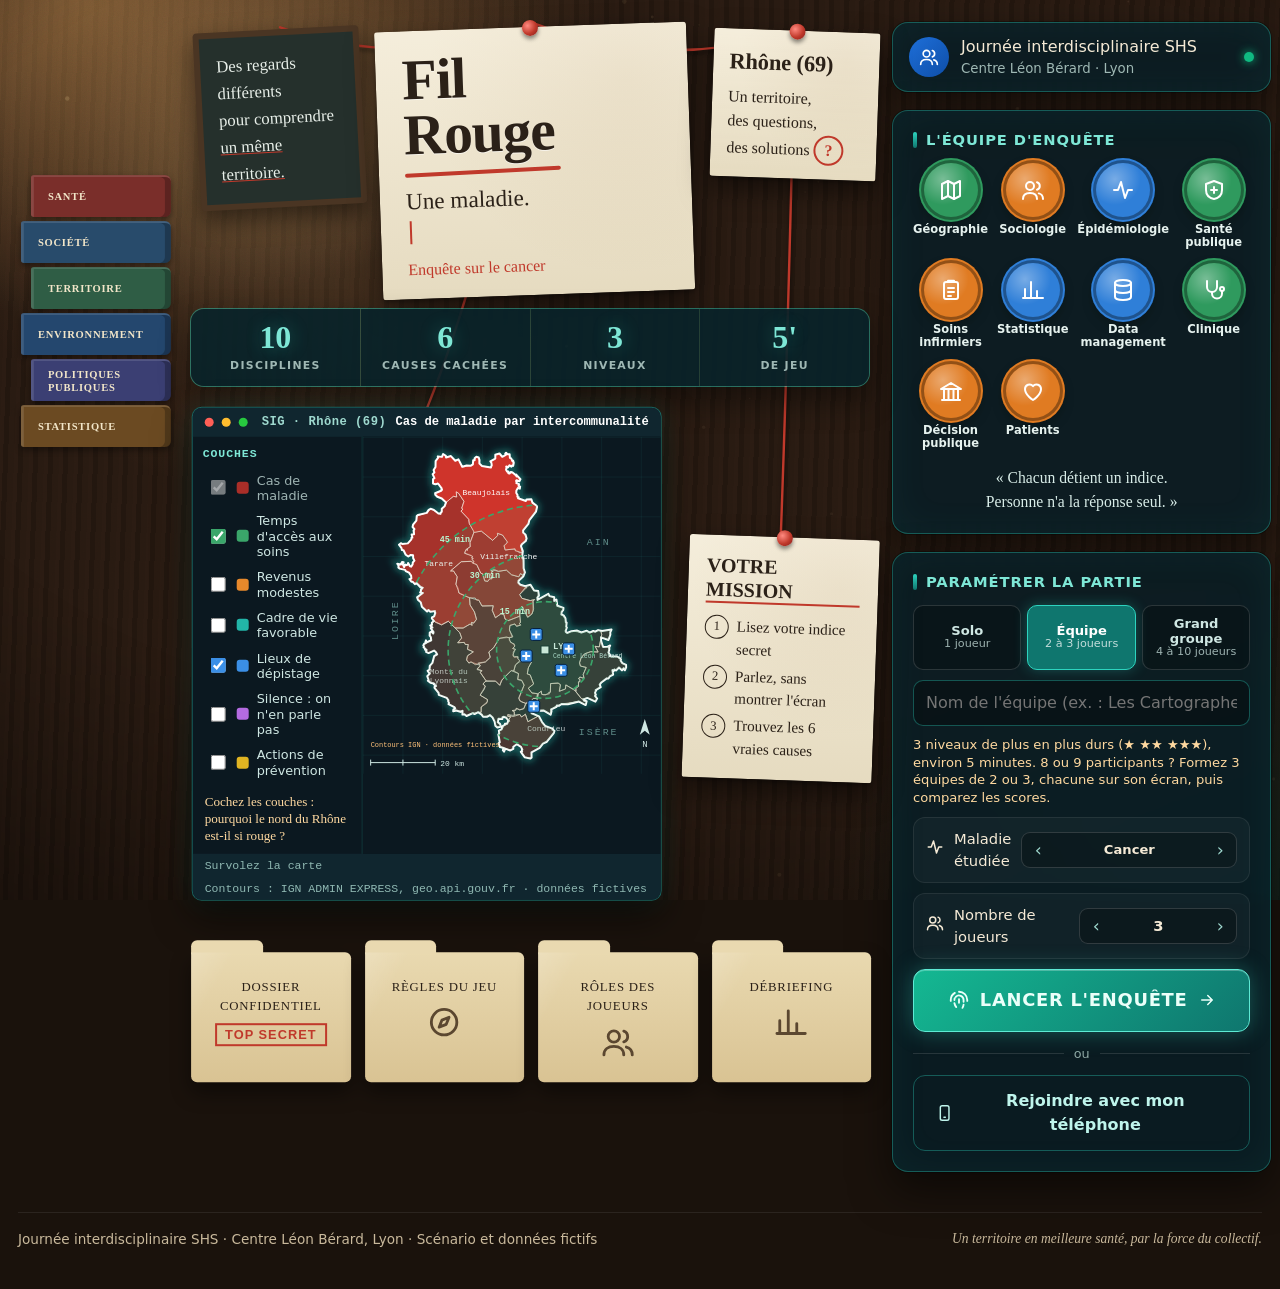
==== index.html @ 4075f883 "Fil Rouge : jeu collaboratif interdisciplinaire Jeu de 5 à 10 minutes pour la journée SHS du Centre " ====
<!DOCTYPE html>
<html lang="fr">
<head>
<meta charset="UTF-8">
<meta name="viewport" content="width=device-width, initial-scale=1, viewport-fit=cover">
<meta name="theme-color" content="#1a120c">
<title>Fil Rouge</title>
<!--
  =====================================================================
  FIL ROUGE : une maladie, six causes cachées.
  Jeu collaboratif interdisciplinaire, 1 à 10 joueurs, 5 à 10 minutes.

  LE JEU : 12 pistes sur le mur (6 vraies causes, 6 fausses pistes).
  Chaque joueur a un indice secret sur son téléphone. On parle, on touche
  les tuiles : vraie cause = un fil rouge ; fausse piste = une vie perdue.

  PRINCIPE "MULTI-TÉLÉPHONES" SANS SERVEUR :
  - L'écran animateur (ordinateur ou vidéoprojecteur) crée une partie
    et affiche un CODE à 5 chiffres (joueurs + maladie + tirage).
  - Chaque joueur ouvre ce même fichier sur son téléphone, touche
    « Rejoindre », saisit le code et son numéro de joueur.
  - Le code contient le nombre de joueurs et une "graine" aléatoire :
    chaque téléphone recalcule exactement la même distribution des rôles
    et des indices. Aucune connexion entre appareils n'est nécessaire.

  Structure : index.html
              css/style.css (accueil, base) + css/game.css (mur d'enquête)
              css/sig.css (carte SIG, modes de jeu)
              js/icons.js + js/data.js (contenu) + js/app.js (logique)
              js/map.js (carte SIG) + js/rhone-data.js (contours réels du Rhône)
              data/rhone-epci.geojson (les mêmes contours au format GeoJSON)
  Aucune dépendance externe. Scénario FICTIF.
  =====================================================================
-->
<link rel="stylesheet" href="css/style.css">
<link rel="stylesheet" href="css/game.css">
<link rel="stylesheet" href="css/sig.css">
<link rel="stylesheet" href="css/home-fx.css">
<link rel="stylesheet" href="css/polish.css">
</head>
<body>

<!-- ================= EN-TÊTE (écran animateur uniquement) ================= -->
<header class="topbar hidden" id="topbar">
  <div class="brand"><span class="logo" id="logoIc"></span>
    <span class="brand-txt">Fil Rouge<small>Centre Léon Bérard · Journée SHS</small></span></div>
  <span class="chip code" id="codeChip"></span>
  <span class="chip goal" id="scoreChip" aria-label="Causes trouvées"></span>
  <span class="chip lives" id="livesChip" aria-label="Vies restantes"></span>
  <span class="chip timer" id="timerChip"><span id="timerIc"></span><span id="timerTxt">04:00</span>
    <button class="iconbtn" id="timerBtn" aria-label="Pause ou reprise du chronomètre"></button></span>
  <!-- Barre de temps restant -->
  <div class="timebar" aria-hidden="true"><i id="timeFill"></i></div>
</header>

<main>
<!-- ================= 1. ACCUEIL ================= -->
<section class="screen" id="s-home">
  <div class="desk">
    <!-- Pile de livres (décor, grand écran) -->
    <div class="books" aria-hidden="true">
      <div class="book" style="background:#7a2e2a">Santé</div>
      <div class="book" style="background:#284b6b">Société</div>
      <div class="book" style="background:#2f5d45">Territoire</div>
      <div class="book" style="background:#24476e">Environnement</div>
      <div class="book" style="background:#3b3f73">Politiques publiques</div>
      <div class="book" style="background:#6b4a22">Statistique</div>
    </div>

    <!-- Tableau d'enquête -->
    <div class="board">
      <div class="board-top">
        <div class="chalk">Des regards différents<br>pour comprendre<br><u>un même territoire.</u></div>
        <div class="paper pin title-paper tilt-l">
          <h1>Fil<br>Rouge</h1>
          <span class="underline"></span>
          <div class="sub">Une maladie.<br>Six causes cachées.</div>
          <div class="sub" id="homeSub" style="font-size:1rem;color:#c0392b"></div>
        </div>
        <div class="paper pin note-vo tilt-r">
          <b>Rhône (69)</b>
          Un territoire,<br>des questions,<br>des solutions <span class="circle-q">?</span>
        </div>
      </div>

      <!-- Chiffres clés du jeu -->
      <div class="keyfigs" aria-label="Le jeu en chiffres">
        <div><b>10</b><span>disciplines</span></div>
        <div><b>6</b><span>causes cachées</span></div>
        <div><b>3</b><span>niveaux</span></div>
        <div><b>5'</b><span>de jeu</span></div>
      </div>

      <div class="map-zone">
        <!-- Fenêtre SIG interactive (construite par js/app.js) -->
        <div class="sigwin" id="sigHome"></div>
        <div class="paper pin mission">
          <h4>Votre mission</h4>
          <ol>
            <li>Lisez votre indice secret</li>
            <li>Parlez, sans montrer l'écran</li>
            <li>Trouvez les 6 vraies causes</li>
          </ol>
        </div>
      </div>

      <div class="folders" id="folders"></div>
    </div>

    <!-- Panneau de droite : équipe + paramètres -->
    <aside class="side">
      <div class="glass badge-top">
        <span class="ic" id="badgeIc"></span>
        <div>Journée interdisciplinaire SHS<small>Centre Léon Bérard · Lyon</small></div>
        <span class="dot"></span>
      </div>

      <div class="glass">
        <h3>L'équipe d'enquête</h3>
        <div class="avatars" id="avatars"></div>
        <p class="quote">« Chacun détient un indice.<br>Personne n'a la réponse seul. »</p>
      </div>

      <div class="glass">
        <h3>Paramétrer la partie</h3>
        <!-- Mode de jeu -->
        <div class="seg" id="modeSeg">
          <button data-mode="solo">Solo<small>1 joueur</small></button>
          <button data-mode="team">Équipe<small>2 à 3 joueurs</small></button>
          <button data-mode="group">Grand groupe<small>4 à 10 joueurs</small></button>
        </div>
        <input type="text" id="teamName" class="darkin hidden" maxlength="30" placeholder="Nom de l'équipe (ex. : Les Cartographes)">
        <p class="tip" id="modeTip"></p>
        <div class="setting">
          <span class="lbl"><span id="icDisease"></span>Maladie étudiée</span>
          <div class="stepper"><button id="mMinus" aria-label="Maladie précédente">‹</button><span id="mVal" style="min-width:150px;font-size:.82rem"></span><button id="mPlus" aria-label="Maladie suivante">›</button></div>
        </div>
        <input type="text" id="customName" class="hidden" maxlength="40" placeholder="Nom de la maladie (ex. : drépanocytose)"
          style="width:100%;margin:-2px 0 10px;padding:10px 12px;border-radius:10px;border:1px solid var(--glass-line);background:rgba(0,0,0,.3);color:#e6f2ef;font:inherit">
        <div class="setting" id="playersRow">
          <span class="lbl"><span id="icPlayers"></span>Nombre de joueurs</span>
          <div class="stepper"><button id="pMinus" aria-label="Moins">‹</button><span id="pVal"></span><button id="pPlus" aria-label="Plus">›</button></div>
        </div>
        <div class="setting" id="durRow">
          <span class="lbl"><span id="icClock"></span>Durée du chronomètre</span>
          <div class="stepper"><button id="dMinus" aria-label="Moins">‹</button><span id="dVal"></span><button id="dPlus" aria-label="Plus">›</button></div>
        </div>
        <button class="btn btn-go" id="startBtn"></button>
        <div class="or">ou</div>
        <button class="btn btn-line" id="joinBtn" style="width:100%"></button>
      </div>
    </aside>
  </div>

  <div class="desk-foot">
    <span>Journée interdisciplinaire SHS · Centre Léon Bérard, Lyon · Scénario et données fictifs</span>
    <i>Un territoire en meilleure santé, par la force du collectif.</i>
  </div>
</section>

<!-- ================= 2. LOBBY (écran animateur) ================= -->
<section class="screen hidden" id="s-lobby"></section>

<!-- ================= 3. MUR D'ENQUÊTE (écran commun) ================= -->
<section class="screen hidden" id="s-wall"></section>

<!-- ================= 4. REJOINDRE (téléphone) ================= -->
<section class="screen hidden" id="s-join"></section>

<!-- ================= 5. MON INDICE (téléphone) ================= -->
<section class="screen hidden" id="s-player"></section>
</main>

<script src="js/icons.js"></script>
<script src="js/data.js"></script>
<script src="js/rhone-data.js"></script>
<script src="js/map.js"></script>
<script src="js/app.js"></script>
<script src="js/home-fx.js"></script>
</body>
</html>
---- css/style.css ----
/* Feuille de styles : Mission Recherche */
/* ================= 1. VARIABLES ================= */
:root{
  --wood:#1a120c; --paper:#efe4c8; --paper-d:#e2d3ae; --ink:#2b2118; --ink-soft:#6b5a45;
  --red:#c0392b; --teal:#2dd4bf; --teal-d:#0f766e; --green:#10b981;
  --blue:#2f7fd8; --orange:#e8892b; --leaf:#3f9a5a;
  --glass:rgba(8,30,38,.82); --glass-line:rgba(45,212,191,.35);
  --cream:#f5ead6;
  --hand:"Segoe Print","Bradley Hand","Noteworthy","Comic Sans MS",cursive;
  --serif:Georgia,"Times New Roman",serif;
}
*{box-sizing:border-box}
html,body{margin:0}
body{
  font-family:"Segoe UI",system-ui,-apple-system,Roboto,Helvetica,Arial,sans-serif;
  color:var(--cream); line-height:1.5; min-height:100vh;
  background-color:var(--wood);
  /* Bureau en bois éclairé par une lampe (en haut à gauche) */
  background-image:
    radial-gradient(ellipse 60% 50% at 6% 0%,rgba(255,186,105,.38),transparent 70%),
    radial-gradient(ellipse 50% 50% at 100% 100%,rgba(16,90,80,.35),transparent 70%),
    repeating-linear-gradient(92deg,#2a1b12 0 4px,#22160e 4px 9px,#281a11 9px 15px);
  background-attachment:fixed;
}
h1,h2,h3,h4{margin:0 0 .4em;line-height:1.2}
p{margin:0 0 .8em}
button{font:inherit;cursor:pointer;color:inherit}
.hidden{display:none!important}
.hand{font-family:var(--hand)}
.small{font-size:.88rem}

/* ================= 2. ÉLÉMENTS "PAPIER" ================= */
.paper{
  position:relative;background:var(--paper);color:var(--ink);border-radius:3px;
  background-image:linear-gradient(180deg,rgba(255,255,255,.35),rgba(0,0,0,.04)),
    radial-gradient(circle at 80% 20%,rgba(160,120,60,.12),transparent 60%);
  box-shadow:0 12px 28px rgba(0,0,0,.5),0 2px 4px rgba(0,0,0,.3);
}
/* Punaise rouge */
.pin::before{content:"";position:absolute;top:-7px;left:50%;width:16px;height:16px;margin-left:-8px;border-radius:50%;
  background:radial-gradient(circle at 35% 35%,#ff8a80,var(--red) 55%,#7f1d1d);box-shadow:0 3px 4px rgba(0,0,0,.45);z-index:2}
.tilt-l{transform:rotate(-2deg)} .tilt-r{transform:rotate(2deg)}

/* ================= 3. PANNEAU "VERRE" ================= */
.glass{background:var(--glass);border:1px solid var(--glass-line);border-radius:18px;
  box-shadow:0 0 0 1px rgba(0,0,0,.3),0 18px 40px rgba(0,0,0,.5),inset 0 0 40px rgba(45,212,191,.06);
  backdrop-filter:blur(10px);-webkit-backdrop-filter:blur(10px);padding:20px}
.glass h3{color:#7ee7d6;text-transform:uppercase;letter-spacing:.06em;font-size:1rem;margin-bottom:14px}

/* Boutons */
.btn{display:inline-flex;align-items:center;justify-content:center;gap:10px;border:none;border-radius:12px;padding:13px 22px;font-weight:700;
  transition:transform .1s,filter .2s,box-shadow .2s}
.btn:active{transform:scale(.97)}
.btn:disabled{opacity:.4;cursor:not-allowed}
.btn-go{width:100%;font-size:1.12rem;letter-spacing:.04em;text-transform:uppercase;color:#eafff9;padding:17px 20px;
  background:linear-gradient(135deg,#14b892,var(--teal-d));border:1px solid #5eead4;
  box-shadow:0 0 22px rgba(45,212,191,.35),inset 0 1px 0 rgba(255,255,255,.25)}
.btn-go:hover{filter:brightness(1.1)}
.btn-line{background:transparent;border:1px solid var(--glass-line);color:#bff5ec}
.btn-line:hover{background:rgba(45,212,191,.1)}
.btn-ink{background:var(--ink);color:var(--paper)}
.btn-ink:hover{filter:brightness(1.3)}
.btn-red{background:var(--red);color:#fff;box-shadow:0 6px 16px rgba(192,57,43,.4)}
.btn-red:hover{filter:brightness(1.1)}
.btn-paper{background:var(--paper);color:var(--ink);box-shadow:0 4px 12px rgba(0,0,0,.35)}

/* ================= 4. EN-TÊTE DE JEU (écran animateur) ================= */
.topbar{position:sticky;top:0;z-index:20;display:flex;align-items:center;gap:10px;flex-wrap:wrap;padding:10px 18px;
  background:rgba(14,10,7,.85);border-bottom:1px solid rgba(255,255,255,.08);backdrop-filter:blur(8px)}
.brand{display:flex;align-items:center;gap:10px;margin-right:auto;font-family:var(--serif);font-weight:700;font-size:1.1rem}
.brand .logo{width:34px;height:34px;border-radius:10px;display:grid;place-items:center;background:linear-gradient(135deg,#14b892,var(--teal-d));color:#fff}
.chip{display:inline-flex;align-items:center;gap:7px;padding:6px 12px;border-radius:999px;font-weight:700;font-size:.9rem;
  background:rgba(255,255,255,.07);border:1px solid rgba(255,255,255,.12)}
.chip.code{color:#7ee7d6;border-color:var(--glass-line);letter-spacing:.1em}
.chip.timer{font-variant-numeric:tabular-nums}
.chip.timer.warn{color:#ffc27a;border-color:#a8641f}
.chip.timer.over{color:#ff8a80;border-color:var(--red);animation:pulse 1.2s infinite}
@keyframes pulse{50%{opacity:.5}}
.iconbtn{border:none;background:rgba(255,255,255,.12);width:26px;height:26px;border-radius:50%;display:grid;place-items:center;padding:0}

main{max-width:1320px;margin:0 auto;padding:22px 18px 40px}
.screen{animation:fadein .35s ease}
@keyframes fadein{from{opacity:0;transform:translateY(8px)}to{opacity:1;transform:none}}

/* ================= 5. ACCUEIL "BUREAU D'ENQUÊTE" ================= */
.desk{display:grid;grid-template-columns:150px minmax(0,1fr) 370px;gap:22px;align-items:start}
.books{display:flex;flex-direction:column;gap:4px;padding-top:150px}
.book{height:42px;border-radius:3px 6px 6px 3px;display:flex;align-items:center;padding-left:14px;font-family:var(--serif);
  font-size:.78rem;letter-spacing:.1em;text-transform:uppercase;color:#f2e6c9;box-shadow:inset -6px 0 0 rgba(0,0,0,.25),0 3px 6px rgba(0,0,0,.4);
  border-top:2px solid rgba(255,255,255,.12)}
.book:nth-child(odd){margin-left:10px}

.board{display:grid;gap:18px}
.board-top{display:grid;grid-template-columns:.8fr 1.5fr .8fr;gap:18px;align-items:start}
.chalk{background:#25302c;border:6px solid #4a3523;border-radius:4px;padding:16px;color:#e8efe9;font-family:var(--hand);font-size:1.05rem;
  transform:rotate(-3deg);box-shadow:0 10px 24px rgba(0,0,0,.5);line-height:1.6}
.chalk u{text-decoration-color:var(--red)}
.title-paper{padding:22px 26px 18px;text-align:left}
.title-paper h1{font-family:var(--serif);font-size:clamp(2.2rem,5vw,3.6rem);letter-spacing:-.02em;line-height:.95;margin:0}
.title-paper .sub{font-family:var(--hand);font-size:clamp(1.05rem,2.2vw,1.45rem);margin-top:10px;line-height:1.35}
.underline{display:block;width:60%;height:4px;background:var(--red);border-radius:4px;margin:10px 0 0;transform:rotate(-1deg)}
.note-vo{padding:16px 16px 14px;font-family:var(--hand);font-size:1rem;line-height:1.5}
.note-vo b{font-size:1.4rem;font-family:var(--hand);display:block;margin-bottom:6px}
.circle-q{display:inline-grid;place-items:center;width:30px;height:30px;border:2px solid var(--red);border-radius:50%;color:var(--red);font-weight:700}

.map-zone{position:relative}
.map-frame{padding:10px;background:#3b2a1c;border-radius:6px;box-shadow:0 16px 36px rgba(0,0,0,.55);transform:perspective(1400px) rotateX(4deg)}
.map-frame svg{display:block;width:100%;height:auto;border-radius:3px}
.mission{position:absolute;left:-26px;bottom:-30px;width:250px;padding:18px 18px 14px;font-family:var(--hand);transform:rotate(-4deg)}
.mission h4{font-size:1.25rem;text-transform:uppercase;margin-bottom:8px;border-bottom:2px solid var(--red);display:inline-block}
.mission ol{margin:0;padding-left:0;list-style:none;counter-reset:m}
.mission li{counter-increment:m;margin:4px 0;display:flex;gap:8px;font-size:.95rem}
.mission li::before{content:counter(m);flex-shrink:0;width:22px;height:22px;border:1.5px solid var(--ink);border-radius:50%;display:grid;place-items:center;font-size:.8rem}

.folders{display:grid;grid-template-columns:repeat(5,1fr);gap:14px;margin-top:34px}
.folder{position:relative;border:none;padding:26px 10px 14px;min-height:130px;border-radius:0 6px 6px 6px;text-align:center;color:var(--ink);
  background:linear-gradient(180deg,#e9d9b0,#d9c393);box-shadow:0 10px 20px rgba(0,0,0,.45);display:flex;flex-direction:column;align-items:center;gap:8px;
  font-family:var(--serif);text-transform:uppercase;font-size:.8rem;letter-spacing:.06em;transition:transform .15s}
.folder::before{content:"";position:absolute;top:-12px;left:0;width:45%;height:14px;border-radius:6px 6px 0 0;background:#e9d9b0}
.folder:hover{transform:translateY(-6px) rotate(-1deg)}
.folder svg{color:#5b4730}
.stamp{border:2.5px solid var(--red);color:var(--red);padding:2px 8px;font-weight:800;transform:rotate(-8deg);font-family:"Segoe UI",sans-serif;letter-spacing:.08em}

.side{display:grid;gap:18px}
.badge-top{display:flex;align-items:center;gap:12px;padding:12px 16px}
.badge-top .ic{width:40px;height:40px;border-radius:50%;background:linear-gradient(135deg,#1e6fd9,#0e4ea8);display:grid;place-items:center;color:#fff;flex-shrink:0}
.badge-top small{display:block;color:#9fb8b4}
.badge-top .dot{width:10px;height:10px;border-radius:50%;background:var(--green);box-shadow:0 0 10px var(--green);margin-left:auto}
.avatars{display:grid;grid-template-columns:repeat(4,1fr);gap:14px 8px}
.av{display:flex;flex-direction:column;align-items:center;gap:6px;text-align:center;font-size:.72rem;font-weight:600;color:#e6f2ef;line-height:1.15}
.av .face{width:54px;height:54px;border-radius:50%;display:grid;place-items:center;color:#fff;
  background:radial-gradient(circle at 35% 30%,rgba(255,255,255,.35),transparent 50%),var(--c);
  box-shadow:0 0 0 3px rgba(0,0,0,.35),0 0 0 5px var(--c),0 6px 14px rgba(0,0,0,.4)}
.quote{font-family:var(--hand);text-align:center;color:#d8ece8;margin:16px 4px 0;font-size:.98rem}
.setting{display:flex;align-items:center;gap:10px;padding:10px 12px;border:1px solid rgba(255,255,255,.08);border-radius:12px;margin-bottom:10px;background:rgba(255,255,255,.03)}
.setting .lbl{display:flex;align-items:center;gap:10px;flex:1;font-size:.92rem}
.stepper{display:flex;align-items:center;border:1px solid rgba(255,255,255,.15);border-radius:9px;overflow:hidden;background:rgba(0,0,0,.25)}
.stepper button{background:none;border:none;width:32px;height:34px;color:#9fd9cf;font-size:1.1rem}
.stepper button:hover{background:rgba(255,255,255,.08)}
.stepper span{min-width:92px;text-align:center;font-weight:700;font-size:.92rem}
.or{display:flex;align-items:center;gap:10px;color:#8fa9a5;font-size:.8rem;margin:12px 0}
.or::before,.or::after{content:"";flex:1;height:1px;background:rgba(255,255,255,.12)}
.desk-foot{display:flex;justify-content:space-between;gap:16px;flex-wrap:wrap;margin-top:40px;color:#c9b99c;font-size:.85rem}
.desk-foot i{font-family:var(--hand)}

/* Accueil responsive : sur téléphone, l'essentiel d'abord */
@media (max-width:1200px){ .desk{grid-template-columns:minmax(0,1fr) 350px} .books{display:none} }
@media (max-width:900px){
  .desk{grid-template-columns:1fr}
  .side{order:-1}
  .board-top{grid-template-columns:1fr}
  .chalk,.note-vo{display:none}
  .mission{position:static;width:auto;margin-top:16px;transform:none}
  .folders{grid-template-columns:repeat(3,1fr);margin-top:20px}
  .map-frame{transform:none}
}
@media (max-width:520px){ .folders{grid-template-columns:repeat(2,1fr)} .avatars{grid-template-columns:repeat(5,1fr)} .av .face{width:44px;height:44px} .av span{font-size:.62rem} }

/* ================= 6. ÉCRANS DE JEU ================= */
.sheet{padding:26px 28px;margin-bottom:22px}
.kicker{font-family:var(--serif);text-transform:uppercase;letter-spacing:.12em;font-size:.8rem;color:var(--red);font-weight:700}
.sheet h2{font-family:var(--serif);font-size:clamp(1.5rem,3vw,2.1rem);margin:6px 0 10px}
.sheet .ctx{font-size:1.08rem}
.hint{display:inline-flex;align-items:center;gap:8px;font-family:var(--hand);background:#fff6c9;padding:6px 12px;border-radius:3px;
  box-shadow:0 3px 8px rgba(0,0,0,.2);transform:rotate(-1deg);margin-top:6px}
.steps-bar{display:flex;gap:8px;margin-bottom:18px}
.steps-bar span{flex:1;height:7px;border-radius:4px;background:rgba(255,255,255,.12)}
.steps-bar span.done{background:var(--green)} .steps-bar span.now{background:var(--orange)}

.options{display:grid;grid-template-columns:repeat(3,1fr);gap:18px}
@media (max-width:860px){.options{grid-template-columns:1fr}}
.opt{text-align:left;border:none;padding:22px 20px 18px;transition:transform .15s,box-shadow .15s;color:var(--ink)}
.opt:hover{transform:translateY(-4px)}
.opt .letter{font-family:var(--serif);font-size:2rem;font-weight:700;color:var(--ink-soft);line-height:1}
.opt b{display:block;font-size:1.1rem;margin:8px 0 6px}
.opt p{margin:0;color:var(--ink-soft);font-size:.95rem}
.opt.sel{outline:4px solid var(--red);outline-offset:3px}
.opt.sel::after{content:"CHOISI";position:absolute;top:14px;right:14px;border:2.5px solid var(--red);color:var(--red);font-weight:800;
  padding:2px 8px;transform:rotate(8deg);letter-spacing:.08em;font-size:.8rem}
.center-actions{display:flex;justify-content:center;gap:12px;flex-wrap:wrap;margin-top:24px}

/* Lobby */
.lobby{display:grid;grid-template-columns:1fr 1fr;gap:22px}
@media (max-width:860px){.lobby{grid-template-columns:1fr}}
.bigcode{font-family:var(--serif);font-size:clamp(3rem,10vw,5.5rem);letter-spacing:.18em;font-weight:700;color:#7ee7d6;line-height:1;margin:6px 0 10px;text-shadow:0 0 24px rgba(45,212,191,.35)}
.link-box{word-break:break-all;background:rgba(0,0,0,.3);border:1px dashed var(--glass-line);border-radius:10px;padding:10px 12px;font-size:.9rem;color:#bff5ec}
.how{counter-reset:h;list-style:none;padding:0;margin:14px 0 0}
.how li{counter-increment:h;display:flex;gap:10px;margin-bottom:10px}
.how li::before{content:counter(h);flex-shrink:0;width:26px;height:26px;border-radius:50%;background:var(--teal-d);display:grid;place-items:center;font-weight:700;font-size:.85rem}
.roster{display:grid;gap:10px}
.roster-row{display:flex;align-items:center;gap:10px;flex-wrap:wrap;padding:10px 12px;border-radius:10px;background:rgba(255,255,255,.05)}
.pnum{width:34px;height:34px;border-radius:50%;background:var(--paper);color:var(--ink);display:grid;place-items:center;font-weight:800;flex-shrink:0}
.rb{display:inline-flex;align-items:center;gap:6px;padding:3px 10px 3px 4px;border-radius:999px;font-size:.8rem;font-weight:600;background:rgba(255,255,255,.08)}
.rb i{width:22px;height:22px;border-radius:50%;background:var(--c);display:grid;place-items:center;color:#fff;font-style:normal}

/* Cartes indices (téléphone et mode solo) */
.cards{display:grid;gap:14px}
.icard{border-left:8px solid var(--c);padding:0;overflow:hidden}
.icard summary{list-style:none;cursor:pointer;padding:14px 16px;display:flex;align-items:center;gap:12px}
.icard summary::-webkit-details-marker{display:none}
.icard .ci{width:40px;height:40px;border-radius:10px;background:var(--c);color:#fff;display:grid;place-items:center;flex-shrink:0}
.icard .ct{flex:1}
.icard .ct small{display:block;color:var(--ink-soft);font-weight:600;text-transform:uppercase;font-size:.72rem;letter-spacing:.06em}
.icard .ct b{font-size:1.02rem}
.icard .chev{transition:transform .2s;color:var(--ink-soft)}
.icard[open] .chev{transform:rotate(180deg)}
.icard .body{padding:0 16px 16px}
.icard ul{margin:0 0 12px;padding-left:20px}
.icard li{margin-bottom:6px}
.tagnote{border-radius:4px;padding:8px 12px;margin-top:8px;font-size:.92rem}
.tagnote.o{background:#fbe3c4} .tagnote.g{background:#d6ecd9}

/* Écran joueur (téléphone) */
.phone{max-width:560px;margin:0 auto}
.phone-head{text-align:center;margin-bottom:18px}
.phone-head .roles{display:flex;flex-wrap:wrap;gap:8px;justify-content:center;margin:10px 0}
.numgrid{display:grid;grid-template-columns:repeat(5,1fr);gap:10px;margin:12px 0}
.numgrid button{aspect-ratio:1;border-radius:12px;border:1px solid var(--glass-line);background:rgba(255,255,255,.05);font-size:1.3rem;font-weight:800;color:#e6f2ef}
.numgrid button.sel{background:var(--teal-d);border-color:var(--teal)}
.codein{width:100%;font:inherit;font-size:2.2rem;letter-spacing:.4em;text-align:center;padding:12px;border-radius:12px;border:1px solid var(--glass-line);
  background:rgba(0,0,0,.35);color:#7ee7d6;font-weight:700}
.codein:focus{outline:2px solid var(--teal)}
.msg{color:#ffb4a8;font-size:.9rem;min-height:1.3em}

/* Fin de partie */
.final{display:grid;grid-template-columns:auto 1fr;gap:28px;align-items:center}
@media (max-width:700px){.final{grid-template-columns:1fr;justify-items:center;text-align:center}}
.ring{width:170px;height:170px;border-radius:50%;display:grid;place-items:center;background:conic-gradient(var(--green) calc(var(--p)*1%),#d9cba8 0)}
.ring>div{width:136px;height:136px;border-radius:50%;background:var(--paper);display:grid;place-items:center;text-align:center}
.ring b{font-family:var(--serif);font-size:2.6rem;line-height:1}
.stars{color:#e0a100;letter-spacing:2px}
.recap{display:grid;gap:12px}
.recap-item{background:rgba(0,0,0,.05);border-radius:6px;padding:12px 14px}
.grid2{display:grid;grid-template-columns:1fr 1fr;gap:22px}
@media (max-width:860px){.grid2{grid-template-columns:1fr}}
.disc-grid{display:grid;grid-template-columns:repeat(auto-fill,minmax(230px,1fr));gap:10px}
.disc{border-left:5px solid var(--c);background:rgba(0,0,0,.05);padding:8px 12px;border-radius:4px;font-size:.9rem}

/* Modale */
.overlay{position:fixed;inset:0;background:rgba(5,3,2,.7);display:grid;place-items:center;z-index:50;padding:16px;animation:fadein .2s}
.modal{max-width:640px;width:100%;max-height:90vh;overflow:auto;padding:26px 26px 22px}
.modal h3{font-family:var(--serif);font-size:1.5rem}
.verdict{font-family:var(--hand);font-size:1.3rem;margin:6px 0 10px}
.fb{background:rgba(0,0,0,.05);border-left:4px solid var(--ink-soft);padding:10px 14px;border-radius:3px;margin:10px 0}
.keys{list-style:none;padding:0;margin:8px 0 0}
.keys li{display:flex;align-items:center;gap:8px;margin-bottom:6px}

.toast{position:fixed;bottom:22px;left:50%;transform:translateX(-50%);background:var(--paper);color:var(--ink);padding:12px 20px;border-radius:6px;
  z-index:60;box-shadow:0 10px 24px rgba(0,0,0,.5);font-weight:600;animation:fadein .25s}
---- css/game.css ----
/* Styles du jeu « Fil Rouge » : mur d'enquête, tuiles, fils, téléphone */

/* Accueil : 4 dossiers */
.folders{grid-template-columns:repeat(4,1fr)}
@media (max-width:900px){.folders{grid-template-columns:repeat(2,1fr)}}

/* ---------- Règles en 3 lignes (lobby) ---------- */
.rules3{list-style:none;padding:0;margin:0 0 16px;counter-reset:r}
.rules3 li{counter-increment:r;display:flex;align-items:center;gap:12px;font-size:1.12rem;font-weight:600;margin-bottom:12px}
.rules3 li::before{content:counter(r);flex-shrink:0;width:38px;height:38px;border-radius:50%;display:grid;place-items:center;
  background:var(--red);color:#fff;font-family:var(--serif);font-size:1.2rem;box-shadow:0 0 14px rgba(192,57,43,.5)}

/* ---------- En-tête : vies ---------- */
.chip.lives{font-size:1.15rem;letter-spacing:3px;color:#ff5a4d}
.chip.lives .lost{color:rgba(255,255,255,.25)}
.chip.timer.hurry{color:#ff8a80;border-color:var(--red);animation:beat .6s infinite}
@keyframes beat{50%{transform:scale(1.08)}}

/* ---------- Le mur ---------- */
.wall{position:relative;display:grid;grid-template-columns:repeat(4,1fr);gap:18px;max-width:1100px;margin:0 auto}
.threads{position:absolute;inset:0;width:100%;height:100%;z-index:1;pointer-events:none;overflow:visible}
.th{stroke:#e0362b;stroke-width:4;stroke-linecap:round;filter:drop-shadow(0 0 5px rgba(224,54,43,.8))}
.th.new{stroke-dasharray:var(--len);stroke-dashoffset:var(--len);animation:draw .7s ease-out forwards}
.th.ghost{stroke:#9b8c75;stroke-width:2;stroke-dasharray:6 8;filter:none}
@keyframes draw{to{stroke-dashoffset:0}}

/* Le cœur du mur : la maladie */
.core{grid-column:2/4;grid-row:2/4;z-index:3;display:flex;flex-direction:column;align-items:center;justify-content:center;text-align:center;
  border-radius:50%;aspect-ratio:1;max-height:260px;justify-self:center;align-self:center;width:min(100%,260px);padding:16px;color:#fff;
  background:radial-gradient(circle at 35% 30%,#ff7a6b,#c0392b 55%,#6d1410);
  box-shadow:0 0 0 6px rgba(192,57,43,.25),0 0 60px rgba(224,54,43,.55);animation:heart 1.6s ease-in-out infinite}
.core small{font-family:var(--hand);opacity:.95;font-size:.95rem}
.core b{font-family:var(--serif);font-size:clamp(1.1rem,2.6vw,1.9rem);line-height:1.1;margin-top:4px;word-break:break-word}
@keyframes heart{0%,100%{transform:scale(1)}12%{transform:scale(1.05)}24%{transform:scale(1)}36%{transform:scale(1.04)}}

/* Les tuiles "pistes" */
.tile{position:relative;z-index:2;min-height:118px;border:none;border-radius:4px;padding:18px 12px 12px;color:var(--ink);
  background:var(--paper);background-image:linear-gradient(180deg,rgba(255,255,255,.4),rgba(0,0,0,.05));
  box-shadow:0 10px 22px rgba(0,0,0,.5);display:flex;flex-direction:column;align-items:center;justify-content:center;gap:6px;text-align:center;
  transition:transform .15s,box-shadow .2s,background .3s,opacity .4s}
.tile:nth-child(odd){transform:rotate(-1.5deg)} .tile:nth-child(even){transform:rotate(1.2deg)}
.tile::before{content:"";position:absolute;top:-7px;left:50%;width:15px;height:15px;margin-left:-7px;border-radius:50%;
  background:radial-gradient(circle at 35% 35%,#ff8a80,var(--red) 55%,#7f1d1d);box-shadow:0 3px 4px rgba(0,0,0,.45)}
.tile .tx{font-family:var(--hand);font-weight:700;font-size:clamp(.95rem,1.7vw,1.25rem);line-height:1.25}
.tile .sub{font-size:.76rem;font-weight:600;line-height:1.25;min-height:0}
.tile:not(.done):hover{transform:translateY(-5px) rotate(0);box-shadow:0 16px 28px rgba(0,0,0,.55)}
/* 1er toucher : sélection */
.tile.pick{outline:4px solid #ffb02e;outline-offset:3px;transform:scale(1.05) rotate(0)!important;animation:wiggle .5s infinite}
.tile.pick .sub::after{content:"Touchez encore pour valider";color:var(--red)}
@keyframes wiggle{25%{rotate:-1.5deg}75%{rotate:1.5deg}}
/* Vraie cause trouvée */
.tile.ok{background:var(--f);color:#fff;box-shadow:0 0 0 3px rgba(255,255,255,.25),0 0 34px var(--f);animation:pop .5s ease}
.tile.ok .sub{opacity:.95}
@keyframes pop{0%{transform:scale(.8)}60%{transform:scale(1.12)}100%{transform:scale(1)}}
/* Fausse piste */
.tile.ko{background:#5b5148;color:#d9cdb8;animation:shake .45s}
.tile.ko .tx{text-decoration:line-through;opacity:.75}
.tile.ko::after{content:"FAUSSE PISTE";position:absolute;top:8px;right:6px;border:2px solid #ff6b5e;color:#ff6b5e;font-size:.62rem;font-weight:800;
  padding:1px 5px;transform:rotate(9deg);letter-spacing:.06em}
@keyframes shake{20%{transform:translateX(-9px)}40%{transform:translateX(9px)}60%{transform:translateX(-6px)}80%{transform:translateX(6px)}}
/* Fin de partie */
.tile.missed{outline:3px dashed var(--f);outline-offset:2px}
.tile.missed .sub{color:var(--ink-soft)}
.tile.dim{opacity:.4}
.wall.over .tile{cursor:default}
.wall-help{text-align:center;font-family:var(--hand);color:#e6d9bd;margin:22px 0 0;font-size:1.05rem}

/* Téléphone ou petit écran : 3 colonnes, la maladie en haut */
@media (max-width:700px){
  .wall{grid-template-columns:repeat(3,1fr);gap:10px}
  .core{grid-column:1/-1;grid-row:1;aspect-ratio:auto;border-radius:60px;width:100%;max-height:none;padding:14px;margin-bottom:6px}
  .tile{min-height:92px;padding:14px 6px 8px}
  .tile .tx{font-size:.85rem}
  .tile .sub{font-size:.66rem}
}

/* ---------- Résultat ---------- */
.result{max-width:1100px;margin:0 auto 26px;padding:24px 26px;text-align:center}
.result h2{font-family:var(--serif);font-size:clamp(1.5rem,3.4vw,2.3rem);margin:4px 0}
.rank{display:inline-block;font-family:var(--serif);font-weight:700;font-size:clamp(1.2rem,2.6vw,1.7rem);color:var(--red);
  border:3px solid var(--red);padding:4px 18px;transform:rotate(-2deg);margin:12px 0 6px;letter-spacing:.04em;text-transform:uppercase}
.legend{display:grid;grid-template-columns:repeat(auto-fit,minmax(250px,1fr));gap:8px;text-align:left;margin:16px 0}
.legend div{display:flex;gap:10px;align-items:flex-start;background:rgba(0,0,0,.05);border-left:6px solid var(--f);padding:7px 10px;border-radius:3px;font-size:.92rem}
.legend .miss{opacity:.55}
.bigline{font-family:var(--hand);font-size:1.25rem;margin:10px 0}
.qs{text-align:left;max-width:640px;margin:10px auto 0;padding-left:22px}

/* Confettis (victoire) */
.confetti{position:fixed;inset:0;pointer-events:none;z-index:40;overflow:hidden}
.confetti i{position:absolute;top:-20px;width:10px;height:16px;animation:fall linear forwards}
@keyframes fall{to{transform:translateY(110vh) rotate(720deg)}}

/* ---------- Téléphone : l'indice secret ---------- */
.clue{padding:26px 20px 20px;margin:18px 0;text-align:center}
.clue .who{display:inline-flex;align-items:center;gap:8px;font-weight:700;font-size:.85rem;text-transform:uppercase;letter-spacing:.06em;color:var(--c)}
.clue .who i{width:30px;height:30px;border-radius:50%;background:var(--c);color:#fff;display:grid;place-items:center;font-style:normal}
.clue p{font-family:var(--hand);font-size:clamp(1.35rem,6vw,1.8rem);line-height:1.35;margin:14px 0 0;font-weight:700}
.secret{text-align:center;font-weight:800;font-size:1.15rem;color:#ffb02e;margin:16px 0 4px}
.solo-clues{display:grid;grid-template-columns:repeat(auto-fill,minmax(260px,1fr));gap:10px}
.solo-clues div{background:rgba(255,255,255,.06);border-left:5px solid var(--c);border-radius:6px;padding:8px 12px;font-size:.92rem}
.solo-clues b{display:block;font-size:.74rem;text-transform:uppercase;letter-spacing:.05em;color:#9fd9cf}
---- css/sig.css ----
/* Aspect SIG (système d'information géographique) + sélecteur de mode */

/* ---------- Fenêtre SIG ---------- */
.sigwin{background:#0b1820;border:1px solid rgba(45,212,191,.4);border-radius:10px;overflow:hidden;
  box-shadow:0 16px 36px rgba(0,0,0,.55),0 0 30px rgba(45,212,191,.12)}
.sigbar{display:flex;align-items:center;gap:8px;padding:7px 12px;background:#10262f;color:#9fd9cf;
  font:600 .76rem/1.2 Consolas,"Courier New",monospace;letter-spacing:.04em}
.sigbar i{width:9px;height:9px;border-radius:50%;background:#ff5f56}
.sigbar i:nth-child(2){background:#ffbd2e} .sigbar i:nth-child(3){background:#27c93f;margin-right:6px}
.sigbar b{margin-left:auto;color:#fff;font-weight:700}
.sigbody{display:grid;grid-template-columns:170px minmax(0,1fr)}
.siglayers{padding:10px;border-right:1px solid rgba(45,212,191,.2);font-size:.8rem;color:#cfe7e3}
.siglayers h5{margin:0 0 8px;font:700 .72rem Consolas,monospace;text-transform:uppercase;letter-spacing:.08em;color:#7ee7d6}
.siglayers label{display:flex;align-items:center;gap:8px;padding:5px 4px;cursor:pointer;border-radius:5px;line-height:1.2}
.siglayers label:hover{background:rgba(255,255,255,.07)}
.siglayers input{accent-color:var(--f);width:15px;height:15px;flex-shrink:0}
.siglayers .base{opacity:.75;cursor:default}
.siglayers .sw{width:12px;height:12px;border-radius:3px;background:var(--f);flex-shrink:0}
.siglayers .lhint{margin:10px 2px 0;font-family:var(--hand);color:#ffd9a0;font-size:.82rem;line-height:1.3}
.sigmap{background:#0b1820}
.sigmap svg{display:block;width:100%;height:auto;max-height:560px;margin:0 auto;cursor:crosshair}
.sigmap .terr{transition:stroke-width .15s}
.sigmap .terr:hover{stroke:#fff;stroke-width:2.2}
.core.sig .sigmap svg{max-height:340px}
.sigstatus{padding:5px 12px;background:#10262f;color:#8fb8b2;font:.72rem Consolas,"Courier New",monospace;
  display:flex;justify-content:space-between;gap:10px;flex-wrap:wrap}
@media (max-width:640px){
  .sigbody{grid-template-columns:1fr}
  .siglayers{border-right:none;border-bottom:1px solid rgba(45,212,191,.2);display:flex;flex-wrap:wrap;gap:2px 10px}
  .siglayers h5,.siglayers .lhint{width:100%}
}

/* Couches : éteintes par défaut, allumées en fondu */
.lyr{opacity:0;transition:opacity .9s ease}
.lyr.on{opacity:1}
.lyr.hot.on ellipse{animation:hot 1.4s ease-in-out infinite}
@keyframes hot{50%{stroke-opacity:.25}}

/* Accueil : la carte à gauche, la feuille « Votre mission » à droite */
.map-zone{display:grid;grid-template-columns:minmax(0,1fr) 190px;gap:20px;align-items:center}
.mission{position:static;width:auto;transform:rotate(2deg)}
@media (max-width:900px){.map-zone{grid-template-columns:1fr}.mission{margin-top:0;transform:none}}

/* ---------- En jeu : le cœur du mur devient l'écran SIG ---------- */
.core.sig{display:block;border-radius:10px;aspect-ratio:auto;max-height:none;width:100%;padding:0;overflow:hidden;text-align:left;
  align-self:stretch;justify-self:stretch;background:#0b1820;animation:none;border:1px solid rgba(45,212,191,.45);
  box-shadow:0 0 0 4px rgba(192,57,43,.3),0 0 50px rgba(224,54,43,.45);margin-bottom:0}
.core.sig .sigbar b{font-family:Consolas,monospace;font-size:.8rem;margin:0 0 0 auto;line-height:1.2}
.core.sig .ask{font-family:var(--hand);color:#ffd9a0;text-align:center;padding:6px 8px 8px;font-size:.98rem;background:#0b1820}
.sigleg{display:flex;flex-wrap:wrap;gap:5px;padding:7px 9px 4px;background:#0b1820;justify-content:center}
.sigleg span{font-size:.68rem;font-weight:700;padding:2px 9px;border-radius:999px;border:1px solid rgba(255,255,255,.18);color:rgba(255,255,255,.4);
  transition:all .5s}
.sigleg span.on{background:var(--f);border-color:var(--f);color:#fff;box-shadow:0 0 10px var(--f)}

/* ---------- Sélecteur de mode (solo / équipe / groupe) ---------- */
.seg{display:grid;grid-template-columns:repeat(3,1fr);gap:6px;margin-bottom:10px}
.seg button{padding:10px 4px;border-radius:10px;border:1px solid rgba(255,255,255,.14);background:rgba(0,0,0,.25);color:#cfe7e3;
  font-weight:700;font-size:.82rem;line-height:1.15}
.seg button small{display:block;font-weight:500;opacity:.75;font-size:.7rem}
.seg button:hover{background:rgba(255,255,255,.08)}
.seg button.on{background:var(--teal-d);border-color:var(--teal);color:#fff;box-shadow:0 0 14px rgba(45,212,191,.3)}
.darkin{width:100%;margin:0 0 10px;padding:10px 12px;border-radius:10px;border:1px solid var(--glass-line);background:rgba(0,0,0,.3);color:#e6f2ef;font:inherit}
.darkin:focus{outline:2px solid var(--teal)}
.tip{font-size:.82rem;color:#ffd9a0;margin:0 0 10px;line-height:1.35}
.teamtag{display:inline-block;font-family:var(--hand);font-size:1.15rem;color:#ffd9a0;margin-bottom:6px}

/* ---------- Niveaux (mode équipe) ---------- */
.lvlist{display:grid;gap:8px;margin:4px 0 12px}
.lvcard{display:grid;grid-template-columns:auto 1fr;grid-template-rows:auto auto;column-gap:12px;align-items:center;
  padding:9px 14px;border-radius:10px;background:rgba(0,0,0,.25);border:1px solid rgba(255,255,255,.12);text-align:left}
.paper .lvcard{background:var(--ink);color:var(--paper)}
.lvcard .lvstars{grid-row:1/3;font-size:1.05rem;color:#ffb02e;letter-spacing:1px}
.lvcard span:last-child{font-size:.82rem;opacity:.8}
.lvbanner{display:flex;align-items:center;justify-content:center;gap:14px;flex-wrap:wrap;margin:0 auto 18px;max-width:1100px;
  padding:10px 18px;border-radius:12px;background:rgba(0,0,0,.35);border:1px solid rgba(255,176,46,.4);text-align:center}
.lvbanner .lvstars{color:#ffb02e;font-size:1.3rem;letter-spacing:2px}
.lvbanner b{font-family:var(--serif);font-size:1.25rem}
.lvbanner span:last-child{color:#e6d9bd;font-family:var(--hand)}
---- css/home-fx.css ----
/* Effets interactifs de la page d'accueil (voir js/home-fx.js) */

/* Lampe et poussière : derrière le contenu */
main{position:relative;z-index:1}
#lamp{position:fixed;inset:0;pointer-events:none;z-index:0;mix-blend-mode:screen;transition:opacity .5s;
  background:radial-gradient(circle 460px at var(--lx,20%) var(--ly,15%),rgba(255,196,120,.2),rgba(255,170,90,.06) 45%,transparent 70%)}
#dust{position:fixed;inset:0;width:100%;height:100%;pointer-events:none;z-index:0;transition:opacity .5s}
body.offhome #lamp,body.offhome #dust{opacity:0}

/* Parallaxe : mouvement fluide */
.books,.chalk,.title-paper,.note-vo,.mission,.sigwin,.folders{transition:translate .25s ease-out}

/* Ficelles rouges du tableau */
.board{position:relative}
.board>*:not(.strings){position:relative;z-index:1}
.strings{position:absolute;inset:0;width:100%;height:100%;overflow:visible;pointer-events:none;z-index:0}
.strings path{fill:none;stroke:#c0392b;stroke-width:2.4;stroke-linecap:round;filter:drop-shadow(0 3px 2px rgba(0,0,0,.55));
  stroke-dasharray:var(--len);stroke-dashoffset:var(--len);animation:draw 1.1s ease-out forwards}
.strings path.still{animation:none;stroke-dashoffset:0}

/* Machine à écrire */
.caret{display:inline-block;width:2px;height:1em;margin-left:3px;background:var(--red);vertical-align:-3px;animation:blink 1s steps(1) infinite}
@keyframes blink{50%{opacity:0}}
#homeSub.flash{animation:subflash .55s ease}
@keyframes subflash{0%{opacity:0;transform:translateY(-8px) rotate(-3deg)}100%{opacity:1;transform:none}}

/* Disciplines */
.av{cursor:pointer;border-radius:12px;outline:none;transition:transform .2s}
.av .face{transition:transform .25s cubic-bezier(.3,1.6,.5,1),box-shadow .25s}
.av:hover .face,.av:focus-visible .face,.av.lit .face{transform:translateY(-5px) scale(1.1);
  box-shadow:0 0 0 3px rgba(0,0,0,.35),0 0 0 5px var(--c),0 0 26px var(--c)}
.av:focus-visible{background:rgba(255,255,255,.06)}

/* Info-bulle */
.fxtip{position:fixed;z-index:70;pointer-events:none;max-width:250px;padding:9px 13px;border-radius:4px;
  background:var(--paper);color:var(--ink);font-size:.86rem;line-height:1.35;box-shadow:0 10px 24px rgba(0,0,0,.5);
  opacity:0;transform:translateY(6px) rotate(-1deg);transition:opacity .15s,transform .15s}
.fxtip.on{opacity:1;transform:rotate(-1deg)}
.fxtip b{display:block;font-family:var(--serif);font-size:.98rem;margin-bottom:2px}
.fxtip small{display:block;margin-top:4px;color:var(--ink-soft);font-style:italic}

/* Carte SIG : loupe et démonstration */
.lens{opacity:0;transition:opacity .2s;pointer-events:none}
.lens.on{opacity:1}
.lens-ring circle{fill:none;stroke:#fff;stroke-width:2.5;filter:drop-shadow(0 0 4px rgba(45,212,191,.9))}
.lens-ring path{stroke:#fff;stroke-width:5;stroke-linecap:round}
.lens-ring text{fill:#fff;font:700 8px Consolas,monospace;letter-spacing:2px}
#homeMap svg{cursor:none}
.siglayers label.blink{background:rgba(45,212,191,.22);transition:background .2s}

/* Bouton de lancement */
.btn-go{position:relative;overflow:hidden}
.btn-go.scan{pointer-events:none}
.btn-go.scan::after{content:"";position:absolute;inset:0;background:linear-gradient(90deg,transparent,rgba(255,255,255,.55),transparent);
  animation:scanbar .75s linear}
.btn-go.scan svg:first-child{animation:fp .375s ease-in-out 2}
@keyframes scanbar{from{transform:translateX(-100%)}to{transform:translateX(100%)}}
@keyframes fp{50%{transform:scale(1.35);filter:drop-shadow(0 0 6px #fff)}}
.btn-go.nudge{animation:nudge 1.8s ease-in-out infinite}
@keyframes nudge{50%{box-shadow:0 0 38px rgba(45,212,191,.75),inset 0 1px 0 rgba(255,255,255,.25);transform:scale(1.02)}}

/* Dossiers : léger éclat au survol */
.folder::after{content:"";position:absolute;inset:0;border-radius:inherit;pointer-events:none;
  background:linear-gradient(120deg,transparent 30%,rgba(255,255,255,.35) 50%,transparent 70%);background-size:250% 100%;
  background-position:120% 0;transition:background-position .6s}
.folder:hover::after{background-position:-20% 0}

@media (prefers-reduced-motion: reduce){
  #dust{display:none}
  .strings path{animation:none;stroke-dashoffset:0}
  .caret,.btn-go.nudge{animation:none}
}
---- css/polish.css ----
/* =====================================================================
   FINITION PROFESSIONNELLE
   Chargée en dernier : harmonise la typographie, la profondeur et les
   détails de tous les écrans (accueil, lobby, mur, résultat, téléphone).
   ===================================================================== */

/* ---------- Ambiance générale : vignettage + grain de papier ---------- */
body::before,body::after{content:"";position:fixed;inset:0;pointer-events:none;z-index:0}
body::before{background:radial-gradient(ellipse 120% 95% at 50% 35%,transparent 50%,rgba(0,0,0,.6) 100%)}
body::after{opacity:.08;mix-blend-mode:overlay;
  background-image:url("data:image/svg+xml,%3Csvg xmlns='http://www.w3.org/2000/svg' width='180' height='180'%3E%3Cfilter id='n'%3E%3CfeTurbulence type='fractalNoise' baseFrequency='.8' numOctaves='3' stitchTiles='stitch'/%3E%3C/filter%3E%3Crect width='100%25' height='100%25' filter='url(%23n)'/%3E%3C/svg%3E")}
::selection{background:rgba(45,212,191,.35)}
:focus-visible{outline:2px solid var(--teal);outline-offset:3px}
h1,h2,h3,b{letter-spacing:-.005em}

/* Titres des panneaux : petite barre d'accent */
.glass h3{display:flex;align-items:center;gap:9px;font-size:.92rem}
.glass h3::before{content:"";width:4px;height:16px;border-radius:2px;background:linear-gradient(var(--teal),#0f766e);flex-shrink:0}
.glass{border-radius:16px}

/* ---------- En-tête de jeu ---------- */
.topbar{gap:10px;padding:10px 22px 13px;background:linear-gradient(180deg,rgba(12,9,6,.96),rgba(12,9,6,.88));
  border-bottom:1px solid rgba(255,255,255,.06);box-shadow:0 10px 30px rgba(0,0,0,.35)}
.brand-txt{display:flex;flex-direction:column;line-height:1.05;font-size:1.15rem}
.brand-txt small{font-family:"Segoe UI",system-ui,sans-serif;font-weight:500;font-size:.68rem;color:#9fb8b4;letter-spacing:.05em;margin-top:3px}
.topbar .chip{height:36px;background:rgba(255,255,255,.045);border-color:rgba(255,255,255,.1)}
.chip.goal{gap:10px}
.slots{display:inline-flex;gap:4px}
.slots i{width:13px;height:13px;border-radius:3px;border:1.5px solid rgba(255,255,255,.25);transition:all .4s}
.slots i.on{background:var(--f);border-color:var(--f);box-shadow:0 0 9px var(--f);transform:scale(1.1)}
.timebar{position:absolute;left:0;right:0;bottom:0;height:3px;background:rgba(255,255,255,.06)}
.timebar i{display:block;height:100%;width:100%;background:linear-gradient(90deg,#0f766e,var(--teal));box-shadow:0 0 10px var(--teal);transition:width 1s linear}
.timebar i.hurry{background:linear-gradient(90deg,#a3241a,#ff6b5e);box-shadow:0 0 12px #e0362b}

/* ---------- Accueil ---------- */
.keyfigs{display:grid;grid-template-columns:repeat(4,1fr);gap:1px;background:rgba(45,212,191,.22);border:1px solid rgba(45,212,191,.3);
  border-radius:14px;overflow:hidden;box-shadow:0 14px 30px rgba(0,0,0,.4)}
.keyfigs div{background:rgba(8,30,38,.9);padding:12px 8px;text-align:center}
.keyfigs b{display:block;font-family:var(--serif);font-size:clamp(1.5rem,2.6vw,2rem);color:#7ee7d6;line-height:1;text-shadow:0 0 18px rgba(45,212,191,.35)}
.keyfigs span{display:block;margin-top:5px;font-size:.68rem;font-weight:600;text-transform:uppercase;letter-spacing:.12em;color:#9fb8b4}
@media (max-width:520px){.keyfigs{grid-template-columns:repeat(2,1fr)}}
.book{font-weight:700;font-size:.66rem;letter-spacing:.07em;height:auto;min-height:42px;line-height:1.25;padding:6px 8px 6px 14px;border-left:3px solid rgba(255,255,255,.12)}
.title-paper h1{text-shadow:0 1px 0 rgba(255,255,255,.6)}
.desk-foot{border-top:1px solid rgba(255,255,255,.08);padding-top:16px}
.setting{transition:border-color .2s,background .2s}
.setting:hover{border-color:rgba(45,212,191,.3);background:rgba(45,212,191,.05)}
.stepper button{transition:background .15s,color .15s}
.stepper button:hover{color:#fff}

/* ---------- Lobby ---------- */
.bigcode{display:flex;gap:8px;letter-spacing:0;text-shadow:none;margin:10px 0 18px}
.bigcode span{flex:1;max-width:76px;aspect-ratio:3/4;display:grid;place-items:center;border-radius:12px;
  background:linear-gradient(180deg,#123039,#0a1c22);border:1px solid rgba(45,212,191,.4);color:#7ee7d6;
  font-size:clamp(2rem,5vw,3.3rem);box-shadow:inset 0 -6px 0 rgba(0,0,0,.25),0 0 20px rgba(45,212,191,.14)}
.link-box{font-family:Consolas,monospace;font-size:.8rem}
.roster-row{border:1px solid rgba(255,255,255,.06)}

/* ---------- Mur d'enquête ---------- */
.wall-layout{display:grid;grid-template-columns:minmax(0,1fr) 280px;gap:26px;max-width:1400px;margin:0 auto;align-items:start}
.wall-layout .wall{max-width:none;margin:0}
@media (max-width:1100px){.wall-layout{grid-template-columns:1fr}}
/* Tuiles = fiches bristol lignées */
.tile{padding:30px 14px 14px;border-radius:5px;
  background-color:var(--paper);
  background-image:linear-gradient(180deg,rgba(255,255,255,.5),rgba(0,0,0,.05)),
    linear-gradient(180deg,transparent 22px,rgba(192,57,43,.35) 22px 23.5px,transparent 23.5px),
    repeating-linear-gradient(180deg,transparent 0 23px,rgba(47,127,216,.09) 23px 24px)}
.tile .tn{position:absolute;top:6px;left:12px;font:700 .6rem Consolas,monospace;letter-spacing:.14em;text-transform:uppercase;color:#9a8466}
.tile .tx{font-family:var(--serif);font-weight:700;font-size:clamp(.98rem,1.45vw,1.18rem);letter-spacing:-.01em}
.tile.ok,.tile.ko{background-image:none}
.tile.ok{background-color:var(--f)}
.tile.ko{background-color:#5b5148}
.tile.ok .tn,.tile.ko .tn{color:rgba(255,255,255,.65)}
.tile.ko::after{top:6px}
.tile.pick{outline-color:#ffb02e;box-shadow:0 0 0 6px rgba(255,176,46,.18),0 18px 30px rgba(0,0,0,.55)}
.lvbanner{max-width:1400px}
/* Journal d'enquête */
.caselog{position:sticky;top:86px;padding:16px}
.cl-head{display:flex;justify-content:space-between;gap:8px;font:600 .68rem Consolas,monospace;color:#8fb8b2;letter-spacing:.08em;
  text-transform:uppercase;border-bottom:1px dashed rgba(255,255,255,.15);padding-bottom:8px;margin-bottom:10px}
#caseLog{list-style:none;margin:0;padding:0;display:grid;gap:6px;max-height:430px;overflow:auto}
#caseLog li{display:grid;grid-template-columns:auto auto 1fr;gap:8px;align-items:start;padding:7px 9px;border-radius:8px;
  background:rgba(255,255,255,.04);border-left:3px solid var(--f);font-size:.82rem;animation:fadein .3s}
#caseLog .lt{font:.66rem Consolas,monospace;color:#8fb8b2;padding-top:3px;white-space:nowrap}
#caseLog .li{width:19px;height:19px;border-radius:50%;display:grid;place-items:center;font-size:.68rem;font-weight:900;background:var(--f);color:#fff}
#caseLog li.ko .li{background:#c0392b}
#caseLog .lx{color:#9fb8b4;line-height:1.3}
#caseLog .lx b{display:block;color:#f1e6c9;font-weight:600}
#caseLog li.ko .lx b{text-decoration:line-through;opacity:.7}
#caseLog .empty{display:block;border:1px dashed rgba(255,255,255,.15);border-left:1px dashed rgba(255,255,255,.15);background:none;text-align:center;color:#8fa9a5;padding:18px 10px;line-height:1.5}
.cl-rule{margin-top:12px;font-size:.78rem;color:#c8dcd8;padding:9px 11px;border-radius:9px;background:rgba(45,212,191,.08)}
.cl-rule b{display:block;color:#7ee7d6;font-size:.64rem;text-transform:uppercase;letter-spacing:.12em;margin-bottom:2px}
/* Erreur : secousse */
body.hit .wall-layout{animation:hitshake .35s}
body.hit #livesChip{animation:hitflash .6s}
@keyframes hitshake{20%{transform:translateX(-6px)}40%{transform:translateX(6px)}60%{transform:translateX(-3px)}80%{transform:translateX(3px)}}
@keyframes hitflash{30%{background:rgba(224,54,43,.45);border-color:#e0362b}}

/* ---------- Résultat ---------- */
.result{box-shadow:0 30px 70px rgba(0,0,0,.6)}
.bigslots{display:flex;justify-content:center;gap:8px;margin:14px 0 8px}
.bigslots i{width:34px;height:34px;border-radius:8px;border:2px dashed rgba(0,0,0,.25)}
.bigslots i.on{background:var(--f);border:2px solid var(--f);box-shadow:0 0 14px var(--f)}
.legend div{border-radius:6px}

/* ---------- Notifications ---------- */
.toast{display:flex;align-items:center;gap:10px;background:rgba(14,22,26,.96);color:#f1e6c9;border:1px solid rgba(255,255,255,.12);
  border-radius:12px;padding:9px 16px 9px 9px;font-weight:600;max-width:min(92vw,560px);backdrop-filter:blur(8px)}
.toast .ti{width:26px;height:26px;border-radius:50%;display:grid;place-items:center;background:#e0a100;color:#1a120c;font-weight:900;flex-shrink:0}
.toast.ok{border-color:rgba(16,185,129,.55)} .toast.ok .ti{background:var(--green);color:#fff}
.toast.ko{border-color:rgba(224,54,43,.55)} .toast.ko .ti{background:#e0362b;color:#fff}

/* ---------- Téléphone : dossier confidentiel ---------- */
.dossier{position:relative;text-align:left;padding:0 0 14px;overflow:hidden;border-top:6px solid var(--c);margin:16px 0}
.d-head{display:flex;justify-content:space-between;gap:8px;padding:8px 14px;font:700 .64rem Consolas,monospace;letter-spacing:.12em;
  text-transform:uppercase;color:var(--ink-soft);border-bottom:1px dashed rgba(0,0,0,.2);background:rgba(0,0,0,.04)}
.d-stamp{position:absolute;top:42px;right:12px;border:2.5px solid #c0392b;color:#c0392b;font:800 .76rem "Segoe UI",sans-serif;
  letter-spacing:.16em;text-transform:uppercase;padding:2px 8px;transform:rotate(10deg);opacity:.85}
.d-role{display:flex;align-items:center;gap:12px;padding:14px 96px 0 16px}
.d-role i{width:48px;height:48px;border-radius:14px;background:var(--c);color:#fff;display:grid;place-items:center;font-style:normal;
  box-shadow:0 6px 14px rgba(0,0,0,.25);flex-shrink:0}
.d-role small{display:block;font-size:.64rem;font-weight:700;text-transform:uppercase;letter-spacing:.12em;color:var(--ink-soft)}
.d-role b{font-family:var(--serif);font-size:1.12rem}
.dossier p{padding:0 16px;margin:14px 0 12px;text-align:left;font-size:clamp(1.2rem,5.2vw,1.55rem)}
.d-foot{margin:0 16px;padding-top:9px;border-top:1px solid rgba(0,0,0,.1);font-size:.76rem;color:var(--ink-soft)}
.secret{letter-spacing:.02em}
.phone{padding:0 2px}

@media (prefers-reduced-motion: reduce){
  body.hit .wall-layout,body.hit #livesChip{animation:none}
  .timebar i{transition:none}
}
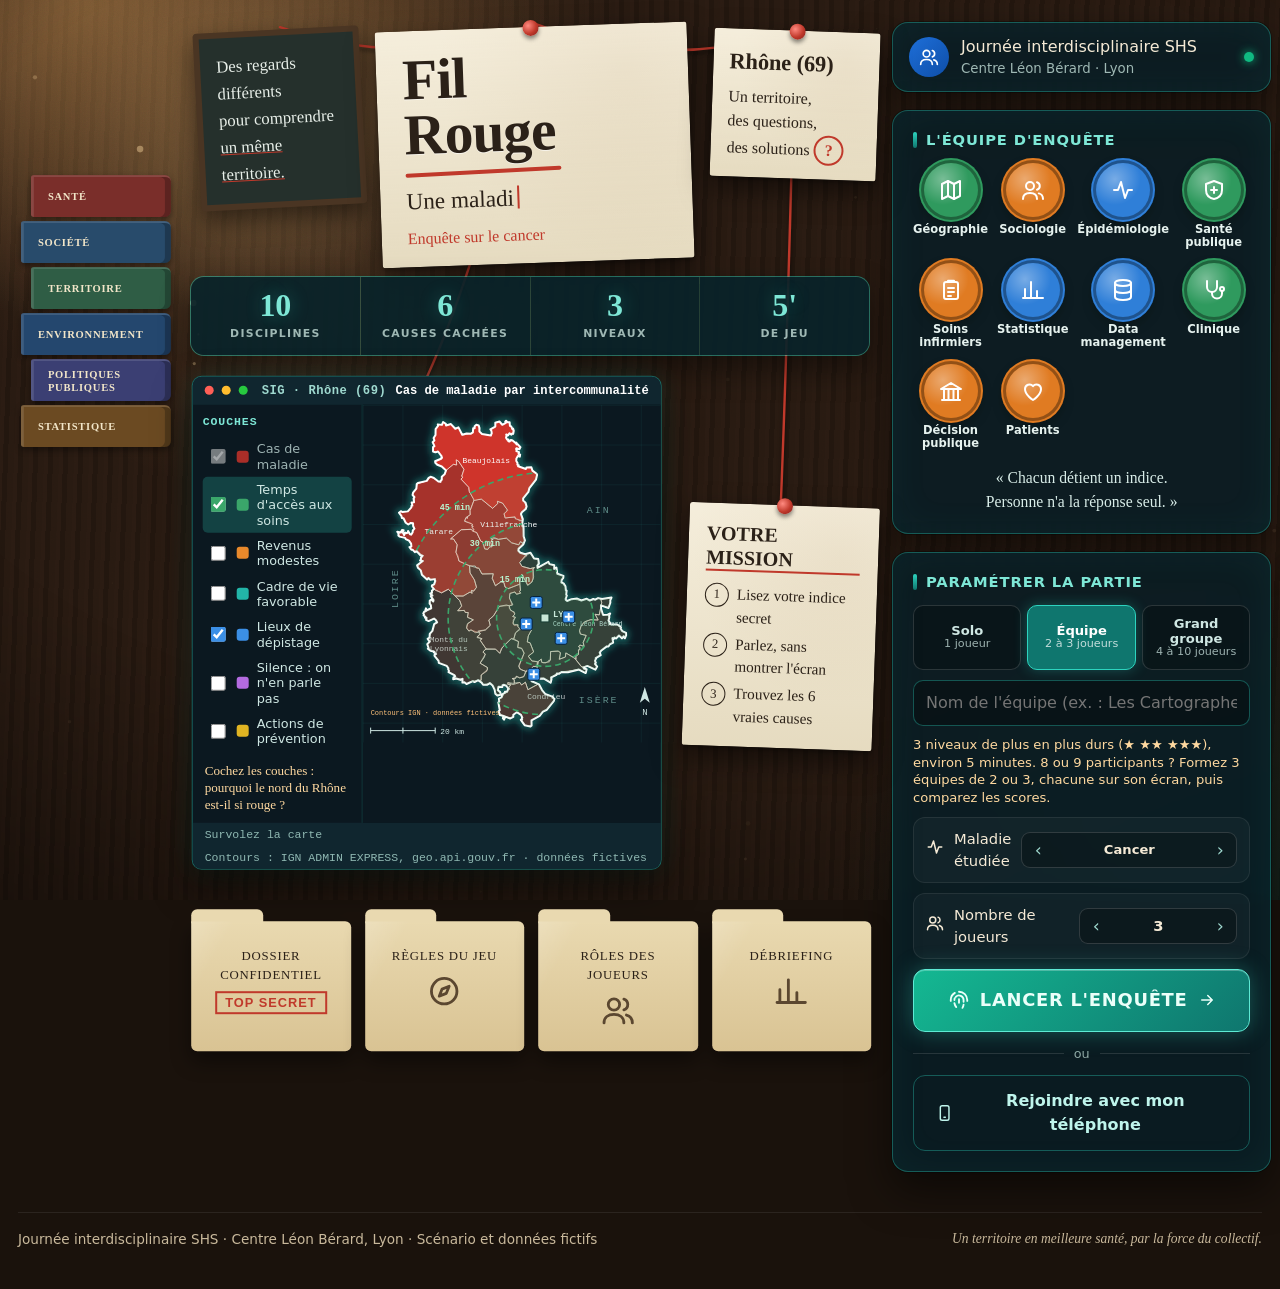
==== commit da7da677: "Version téléphone et tablette, sensations de jeu - Accueil en écran-titre sur téléphone, bouton « J'" ====
--- a/index.html
+++ b/index.html
@@ -37,6 +37,7 @@
 <link rel="stylesheet" href="css/sig.css">
 <link rel="stylesheet" href="css/home-fx.css">
 <link rel="stylesheet" href="css/polish.css">
+<link rel="stylesheet" href="css/mobile.css">
 </head>
 <body>
 
@@ -49,6 +50,7 @@
   <span class="chip lives" id="livesChip" aria-label="Vies restantes"></span>
   <span class="chip timer" id="timerChip"><span id="timerIc"></span><span id="timerTxt">04:00</span>
     <button class="iconbtn" id="timerBtn" aria-label="Pause ou reprise du chronomètre"></button></span>
+  <button class="iconbtn sound" id="muteBtn" aria-label="Couper ou activer le son"></button>
   <!-- Barre de temps restant -->
   <div class="timebar" aria-hidden="true"><i id="timeFill"></i></div>
 </header>
@@ -81,6 +83,12 @@
           <b>Rhône (69)</b>
           Un territoire,<br>des questions,<br>des solutions <span class="circle-q">?</span>
         </div>
+      </div>
+
+      <!-- Téléphone et tablette : accès direct pour les joueurs -->
+      <div class="quickjoin">
+        <button class="btn btn-go" id="qjBtn">J'ai un code : rejoindre</button>
+        <p>Vous animez la partie ? Paramétrez-la juste en dessous.</p>
       </div>
 
       <!-- Chiffres clés du jeu -->
@@ -176,6 +184,7 @@
 <script src="js/rhone-data.js"></script>
 <script src="js/map.js"></script>
 <script src="js/app.js"></script>
+<script src="js/sfx.js"></script>
 <script src="js/home-fx.js"></script>
 </body>
 </html>
--- a/css/mobile.css
+++ b/css/mobile.css
@@ -0,0 +1,146 @@
+/* =====================================================================
+   TÉLÉPHONE, TABLETTE ET EFFETS DE JEU
+   Chargée en dernier. Trois tailles :
+   - téléphone   : jusqu'à 700 px
+   - tablette    : 701 à 1100 px
+   - ordinateur  : au-delà (inchangé)
+   ===================================================================== */
+
+/* ---------- Toucher ---------- */
+button,.tile,.av,.folder,.dossier{-webkit-tap-highlight-color:transparent;touch-action:manipulation}
+
+/* ---------- Effets de jeu (toutes tailles) ---------- */
+/* Compte à rebours */
+.cd{position:fixed;inset:0;z-index:80;display:grid;place-items:center;text-align:center;pointer-events:none;padding:20px;
+  background:radial-gradient(circle at 50% 45%,rgba(12,28,33,.78),rgba(5,3,2,.94));backdrop-filter:blur(3px)}
+.cd-lbl{font-family:var(--serif);font-weight:700;color:#ffd9a0;font-size:clamp(1.25rem,4.5vw,2rem)}
+.cd-sub{color:#9fb8b4;font-size:.85rem;font-weight:700;text-transform:uppercase;letter-spacing:.18em;margin-top:6px}
+.cd-n{font-family:var(--serif);font-weight:700;line-height:1;margin-top:18px;color:#fff;
+  font-size:clamp(6rem,28vw,12rem);text-shadow:0 0 50px rgba(224,54,43,.85);animation:cdpop .7s ease both}
+.cd-n.go{font-size:clamp(2.6rem,12vw,5.5rem);color:#7ee7d6;text-shadow:0 0 50px rgba(45,212,191,.85)}
+@keyframes cdpop{0%{transform:scale(2.3);opacity:0}28%{transform:scale(1);opacity:1}82%{opacity:1}100%{transform:scale(.85);opacity:0}}
+/* Les cartes se retournent quand on valide */
+.tile.ok,.tile.ko{animation:flipin .55s cubic-bezier(.3,1.4,.5,1) both}
+@keyframes flipin{0%{transform:perspective(700px) rotateY(95deg) scale(.95)}100%{transform:perspective(700px) rotateY(0) scale(1)}}
+/* Étincelles */
+.spark{position:fixed;z-index:75;width:8px;height:8px;margin:-4px 0 0 -4px;border-radius:2px;pointer-events:none;
+  animation:spark .75s cubic-bezier(.2,.7,.3,1) forwards}
+@keyframes spark{to{transform:translate(var(--dx),var(--dy)) rotate(280deg) scale(.4);opacity:0}}
+/* Bouton son */
+.iconbtn.sound{width:34px;height:34px;border:1px solid rgba(255,255,255,.12);background:rgba(255,255,255,.05);color:#cfe7e3}
+.iconbtn.sound.off{color:#8a7c6c}
+/* Indice à maintenir (téléphone du joueur) */
+.dossier{cursor:pointer;user-select:none;-webkit-user-select:none;-webkit-touch-callout:none;touch-action:pan-y}
+.dossier p{filter:blur(9px);transition:filter .2s}
+.dossier.peek p{filter:none}
+.dossier.peek{box-shadow:0 0 0 3px var(--c),0 16px 30px rgba(0,0,0,.5)}
+.d-hold{display:flex;align-items:center;justify-content:center;gap:8px;margin:0 16px 12px;padding:9px;border-radius:9px;
+  background:rgba(0,0,0,.07);font-weight:700;font-size:.86rem;color:var(--ink-soft);transition:opacity .2s}
+.dossier.peek .d-hold{opacity:.35}
+.dossier:not(.peek) .d-hold svg{animation:press 1.6s ease-in-out infinite}
+@keyframes press{50%{transform:translateY(3px) scale(.9)}}
+/* Accès direct « J'ai un code » (affiché seulement sur téléphone et tablette) */
+.quickjoin{display:none;text-align:center}
+.quickjoin .btn{width:100%;font-size:1.05rem}
+.quickjoin p{margin:8px 0 0;color:#c8b99c;font-size:.85rem}
+
+/* =====================================================================
+   TÉLÉPHONE ET TABLETTE : accueil en « écran-titre »
+   ===================================================================== */
+@media (max-width:900px){
+  main{padding:14px 14px 32px}
+  .desk{display:flex;flex-direction:column;align-items:stretch;gap:16px}
+  .desk>*,.board-top,.side,.keyfigs,.map-zone,.folders,.quickjoin{min-width:0;max-width:100%}
+  .board{display:contents}                  /* ses blocs se rangent dans la colonne */
+  .strings,.chalk,.note-vo,.books,.mission{display:none!important}
+  .board-top{order:1;display:block}
+  .quickjoin{order:2;display:block}
+  .side{order:3;display:flex;flex-direction:column;gap:16px}
+  .side>.glass:nth-child(3){order:1}         /* paramètres d'abord */
+  .side>.glass:nth-child(2){order:2}         /* puis l'équipe */
+  .side>.badge-top{order:3}
+  .keyfigs{order:4}
+  .map-zone{order:5;display:block}
+  .folders{order:6}
+  .title-paper{text-align:center;transform:rotate(-1.2deg);padding:28px 20px 22px;margin:10px 6px 0}
+  .title-paper h1{font-size:clamp(3.2rem,16vw,4.6rem)}
+  .title-paper .underline{margin:12px auto 0}
+  /* Disciplines : bande que l'on fait défiler du doigt */
+  .avatars{display:flex;overflow-x:auto;gap:12px;padding:4px 2px 12px;scroll-snap-type:x mandatory;scrollbar-width:none}
+  .avatars::-webkit-scrollbar{display:none}
+  .av{flex:0 0 74px;scroll-snap-align:start}
+  /* Dossiers : rangée défilante */
+  .folders{display:flex;overflow-x:auto;gap:12px;margin-top:4px;padding:16px 2px 10px;scrollbar-width:none}
+  .folders::-webkit-scrollbar{display:none}
+  .folder{flex:0 0 150px;min-height:112px}
+  .desk-foot{flex-direction:column;text-align:center;gap:6px;margin-top:24px}
+  .lobby{gap:16px}
+}
+
+/* =====================================================================
+   TÉLÉPHONE (≤ 700 px)
+   ===================================================================== */
+@media (max-width:700px){
+  /* En-tête compact sur une seule ligne */
+  .topbar{padding:8px 8px 11px;gap:5px;flex-wrap:nowrap}
+  .brand-txt,.cc-code,.chip.code svg,#timerIc{display:none}
+  .brand{margin-right:auto}
+  .brand .logo{width:30px;height:30px}
+  .topbar .chip{height:32px;padding:4px 8px;font-size:.8rem;gap:5px;white-space:nowrap}
+  .chip.code:not(:has(span+span)){display:none}  /* rien d'utile à afficher hors mode niveaux */
+  .slots{gap:3px} .slots i{width:9px;height:9px;border-radius:2px}
+  .chip.lives{font-size:.95rem;letter-spacing:1px}
+  .iconbtn{width:24px;height:24px}
+  .iconbtn.sound{width:32px;height:32px;flex-shrink:0}
+  /* Mur : la carte en haut, puis de grandes pistes sur 2 colonnes */
+  .lvbanner{padding:8px 12px;gap:2px 10px;margin-bottom:12px}
+  .lvbanner b{font-size:1.05rem}
+  .lvbanner span:last-child{font-size:.88rem}
+  .wall{grid-template-columns:repeat(2,1fr);gap:12px}
+  .core{grid-column:1/-1;grid-row:1}
+  .core.sig .sigmap svg{max-height:240px}
+  .sigleg{gap:4px}
+  .sigleg span{font-size:.6rem;padding:2px 7px}
+  .core.sig .ask{font-size:.92rem}
+  .tile{min-height:108px;padding:26px 10px 10px}
+  .tile:nth-child(odd),.tile:nth-child(even){transform:none}
+  .tile .tx{font-size:1.02rem}
+  .tile .sub{font-size:.72rem}
+  .tile.pick{transform:scale(1.03)!important}
+  .caselog{position:static}
+  #caseLog{max-height:230px}
+  .wall-help{font-size:.95rem;margin-top:14px}
+  /* Résultat */
+  .result{padding:20px 16px}
+  .result h2{font-size:1.45rem}
+  .legend{grid-template-columns:1fr}
+  .bigslots i{width:28px;height:28px}
+  /* Lobby */
+  .bigcode span{border-radius:10px}
+  .rules3 li{font-size:1rem}
+  /* Notifications au-dessus de la barre de geste des téléphones */
+  .toast{bottom:calc(16px + env(safe-area-inset-bottom));font-size:.88rem}
+}
+@media (max-width:480px){
+  .chip.goal .slots{display:none}
+  .chip.lives{letter-spacing:0;font-size:.85rem}
+  .topbar .chip{padding:4px 7px}
+}
+
+/* =====================================================================
+   TABLETTE (701 à 1100 px)
+   ===================================================================== */
+@media (min-width:701px) and (max-width:1100px){
+  .topbar{flex-wrap:nowrap;gap:8px}
+  .brand-txt small{display:none}
+  .topbar .chip{padding:4px 10px}
+  .caselog{position:static}
+  .wall{gap:14px}
+  .tile{min-height:124px}
+  .tile .tx{font-size:1.08rem}
+  .core.sig .sigmap svg{max-height:300px}
+}
+
+@media (prefers-reduced-motion: reduce){
+  .cd-n,.tile.ok,.tile.ko,.spark,.dossier:not(.peek) .d-hold svg{animation:none}
+}
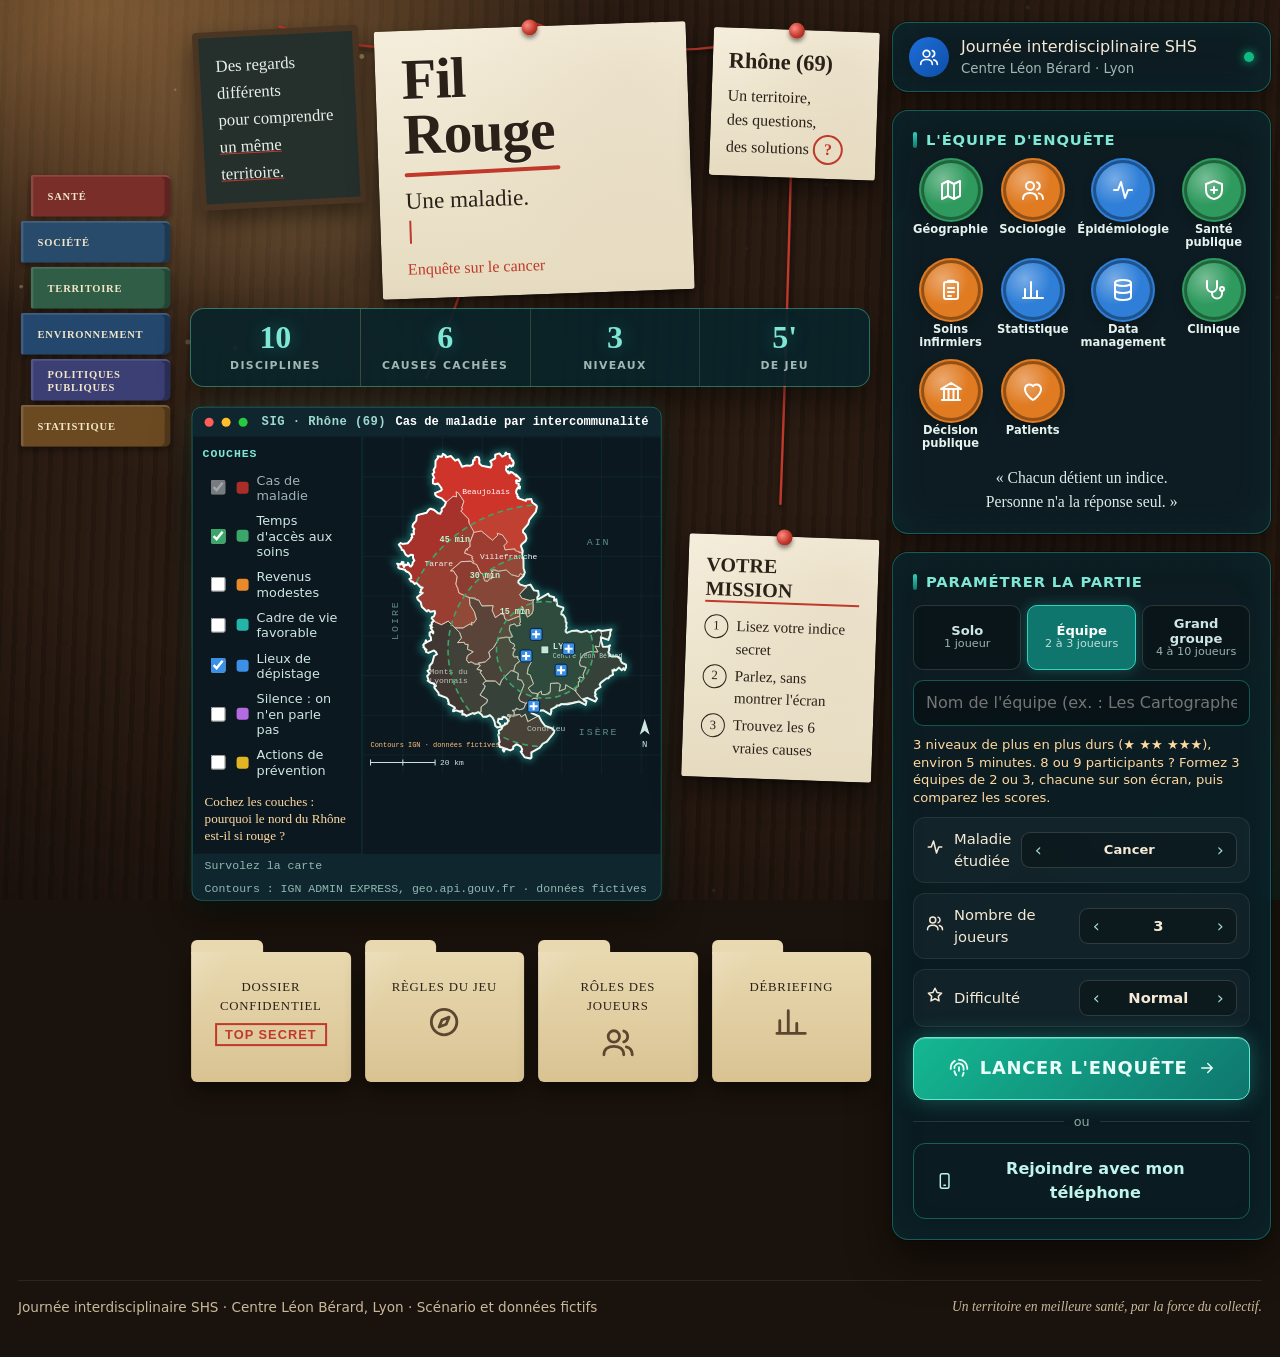
==== commit 69becace: "Plus d'indices, rumeurs, difficulté et solo en 3 niveaux - 16 à 21 indices par partie : disciplines," ====
--- a/index.html
+++ b/index.html
@@ -153,6 +153,10 @@
           <span class="lbl"><span id="icClock"></span>Durée du chronomètre</span>
           <div class="stepper"><button id="dMinus" aria-label="Moins">‹</button><span id="dVal"></span><button id="dPlus" aria-label="Plus">›</button></div>
         </div>
+        <div class="setting" id="diffRow">
+          <span class="lbl"><span id="icDiff"></span>Difficulté</span>
+          <div class="stepper"><button id="fMinus" aria-label="Plus facile">‹</button><span id="fVal"></span><button id="fPlus" aria-label="Plus difficile">›</button></div>
+        </div>
         <button class="btn btn-go" id="startBtn"></button>
         <div class="or">ou</div>
         <button class="btn btn-line" id="joinBtn" style="width:100%"></button>
--- a/css/polish.css
+++ b/css/polish.css
@@ -130,3 +130,27 @@
   body.hit .wall-layout,body.hit #livesChip{animation:none}
   .timebar i{transition:none}
 }
+
+/* ---------- Panneaux à droite du mur + dossier d'indices (solo) ---------- */
+.side-panels{display:grid;gap:16px;align-content:start;position:sticky;top:86px}
+.side-panels .caselog{position:static}
+.deck #deck{list-style:none;margin:0;padding:0;display:grid;gap:7px;max-height:440px;overflow:auto;padding-right:2px}
+.ck{width:100%;text-align:left;border:1px solid rgba(255,255,255,.1);border-left:4px solid var(--c);border-radius:9px;padding:8px 10px;
+  background:repeating-linear-gradient(45deg,rgba(255,255,255,.03) 0 8px,transparent 8px 16px),rgba(255,255,255,.04);color:#cfe7e3;
+  display:grid;gap:4px;transition:background .2s,transform .15s}
+.ck:not(.open):hover{background:rgba(45,212,191,.1);transform:translateX(-2px)}
+.ck-top{display:flex;justify-content:space-between;gap:6px;font:700 .64rem Consolas,monospace;letter-spacing:.08em;text-transform:uppercase;color:#8fb8b2}
+.ck-src{color:var(--c);filter:brightness(1.35)}
+.ck-hid{display:flex;align-items:center;gap:6px;font-size:.8rem;color:#9fb8b4;font-style:italic}
+.ck.open{background:var(--paper);color:var(--ink);cursor:default;border-color:transparent;border-left-color:var(--c)}
+.ck.open .ck-top{color:var(--ink-soft)}
+.ck.open .ck-src{filter:none}
+.ck-tx{font-family:var(--serif);font-size:.9rem;line-height:1.35}
+.ck.flipnow{animation:flipin .45s cubic-bezier(.3,1.4,.5,1)}
+.rumor-box{text-align:left;margin:14px 0;padding:12px 14px;border-radius:8px;background:rgba(192,57,43,.08);border:1px dashed rgba(192,57,43,.45)}
+.rumor-box p{margin:4px 0 8px;color:var(--ink-soft)}
+.rumor-box ul{margin:0;padding:0;list-style:none;display:grid;gap:6px}
+.rumor-box li{font-size:.9rem}
+.rumor-box li span{display:inline-block;margin-right:8px;font:700 .66rem Consolas,monospace;text-transform:uppercase;letter-spacing:.06em;
+  color:#fff;background:#c0392b;padding:2px 6px;border-radius:4px}
+@media (max-width:1100px){.side-panels{position:static;grid-template-columns:repeat(auto-fit,minmax(260px,1fr))}}
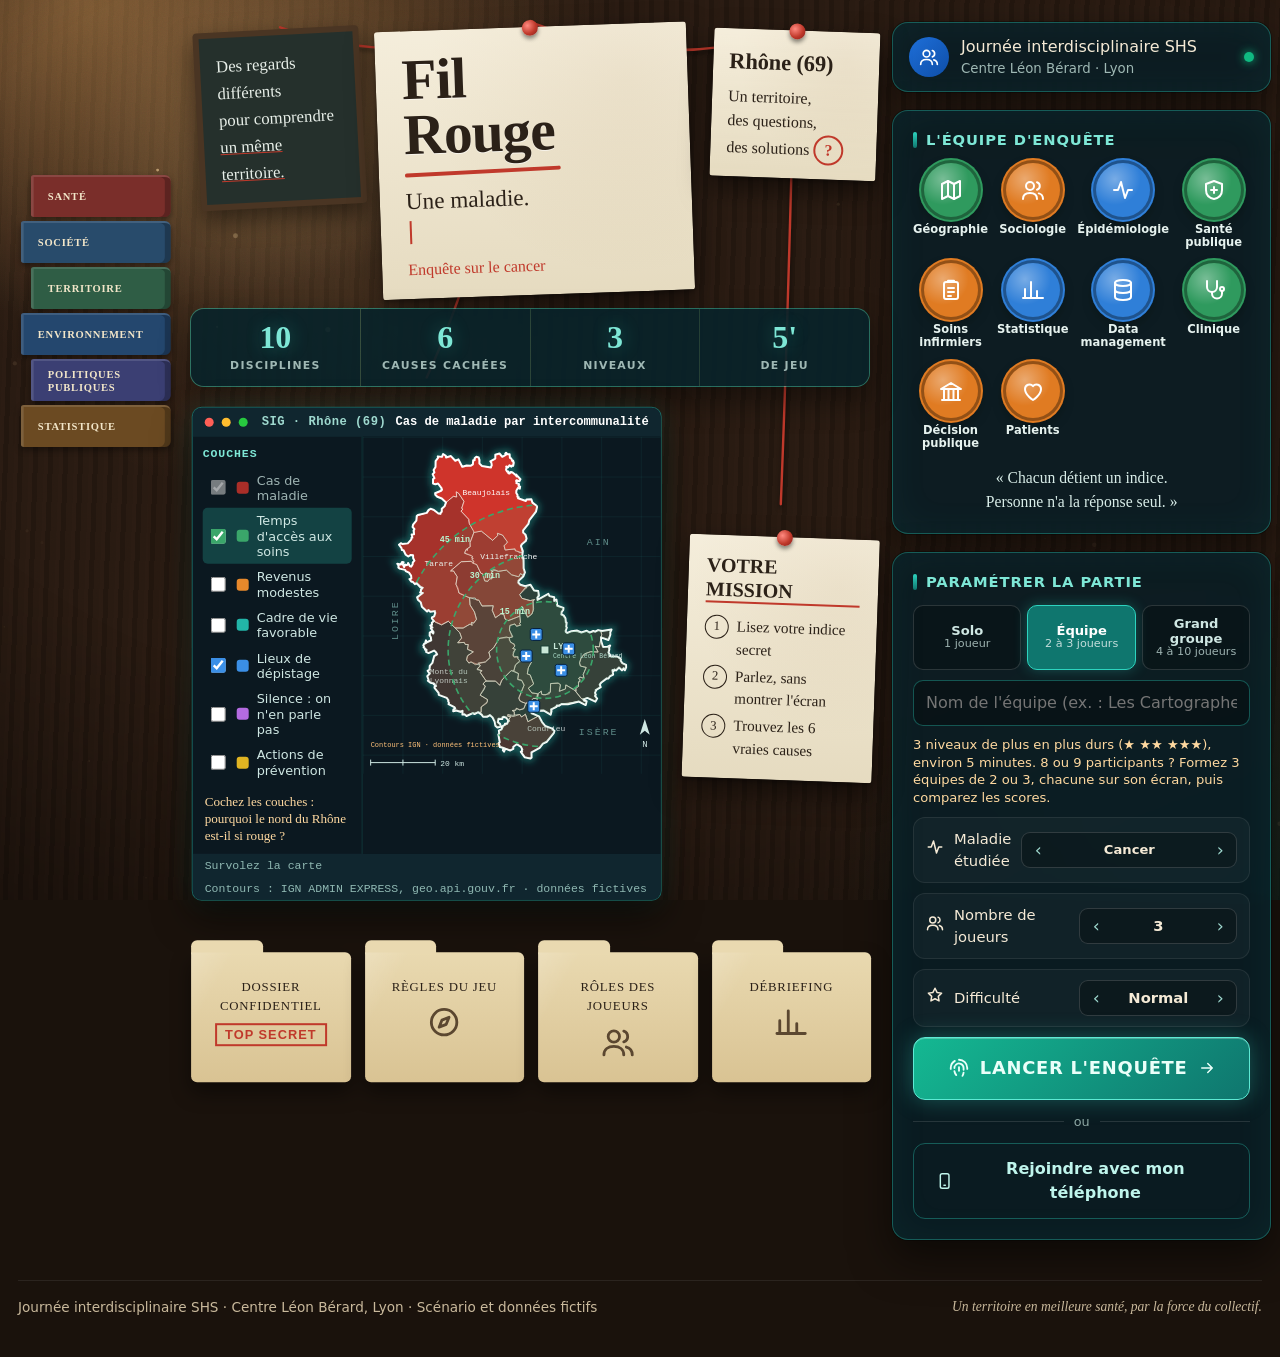
==== commit d628006d: "Énigme finale collective : une condition par joueur, toutes indispensables Co-Authored-By: Claude Op" ====
--- a/index.html
+++ b/index.html
@@ -38,6 +38,7 @@
 <link rel="stylesheet" href="css/home-fx.css">
 <link rel="stylesheet" href="css/polish.css">
 <link rel="stylesheet" href="css/mobile.css">
+<link rel="stylesheet" href="css/enigma.css">
 </head>
 <body>
 
@@ -188,6 +189,7 @@
 <script src="js/rhone-data.js"></script>
 <script src="js/map.js"></script>
 <script src="js/app.js"></script>
+<script src="js/enigma.js"></script>
 <script src="js/sfx.js"></script>
 <script src="js/home-fx.js"></script>
 </body>
--- a/css/enigma.css
+++ b/css/enigma.css
@@ -0,0 +1,88 @@
+/* ================= ÉNIGME FINALE (js/enigma.js) ================= */
+.enigma{max-width:1180px;margin:0 auto 26px;padding:20px 22px 18px;color:#e6f2ef;
+  box-shadow:0 30px 70px rgba(0,0,0,.6);border-color:rgba(224,54,43,.55)}
+.en-head{display:flex;align-items:center;gap:12px;flex-wrap:wrap;margin-bottom:6px}
+.en-kick{display:inline-flex;align-items:center;gap:6px;background:#c0392b;color:#fff;font-weight:800;
+  letter-spacing:.08em;text-transform:uppercase;font-size:.8rem;padding:5px 12px;border-radius:999px}
+.en-clock{font-family:Consolas,monospace;font-size:1.35rem;font-weight:700;color:#b9f5d0;margin-left:auto}
+.en-clock.hurry{color:#ff8a7a;animation:enPulse 1s infinite}
+@keyframes enPulse{50%{opacity:.45}}
+.en-tries{font-size:1rem;color:#ffb02e;letter-spacing:2px}
+.en-tries .lost{opacity:.25}
+.enigma h2{font-family:var(--serif);font-size:clamp(1.4rem,3vw,2.1rem);margin:4px 0 6px;color:#fff}
+.en-lead{max-width:860px;color:#cfe7e3}
+.en-conds{display:grid;grid-template-columns:repeat(auto-fill,minmax(250px,1fr));gap:8px;padding:0;margin:0 0 12px;list-style:none;counter-reset:c}
+.en-conds li{counter-increment:c;background:rgba(0,0,0,.28);border-left:4px solid var(--c);border-radius:10px;padding:8px 12px 9px 12px;font-size:.95rem}
+.en-conds li small{display:block;color:#9fc5bf;font-size:.72rem;text-transform:uppercase;letter-spacing:.06em}
+.en-conds li small::before{content:"Condition " counter(c) " · "}
+
+.en-body{display:grid;grid-template-columns:minmax(220px,320px) 1fr;gap:16px;align-items:start}
+.en-map{background:#0b1820;border-radius:12px;overflow:hidden;border:1px solid var(--glass-line);position:sticky;top:70px}
+.en-map svg{display:block;width:100%;height:auto}
+.en-map g[font-size="8"][text-anchor="middle"]{display:none}       /* noms de la carte d'accueil : remplacés par les numéros */
+.en-map .terr{cursor:pointer;transition:fill-opacity .2s,opacity .2s}
+.en-map .terr.lyon{pointer-events:none}
+.en-map .terr.out{opacity:.18}
+.en-map .terr.win{stroke:#fff;stroke-width:3;fill:#ffb02e;fill-opacity:.9!important}
+.enums{font-family:Consolas,monospace;font-size:9px;font-weight:700;text-anchor:middle}
+.enum{cursor:pointer}
+.enum circle{fill:#fff;stroke:#0b1820;stroke-width:1.5}
+.enum text{fill:#0b1820;pointer-events:none}
+.enum.out circle{fill:#55656a}
+.enum.win circle{fill:#ffb02e;stroke:#fff}
+
+.en-grid{display:grid;grid-template-columns:repeat(auto-fill,minmax(205px,1fr));gap:9px}
+.efiche{position:relative;display:flex;flex-direction:column;gap:5px;text-align:left;background:var(--paper);color:var(--ink);
+  border:none;border-radius:10px;padding:9px 11px 10px;box-shadow:0 6px 14px rgba(0,0,0,.35);transition:transform .15s,opacity .2s,filter .2s}
+.efiche:hover{transform:translateY(-2px)}
+.efiche:focus-visible{outline:3px solid var(--teal);outline-offset:2px}
+.ef-top{display:flex;align-items:center;gap:8px}
+.ef-n{flex:none;display:grid;place-items:center;width:26px;height:26px;border-radius:50%;background:var(--ink);color:#fff;font-size:.85rem}
+.ef-name{font-weight:800;font-size:.92rem;line-height:1.15}
+.ef-meta{font-size:.74rem;color:var(--ink-soft);font-weight:600}
+.ef-chips{display:flex;flex-wrap:wrap;gap:4px}
+.ec{font-size:.72rem;line-height:1.2;padding:3px 7px;border-radius:999px;background:rgba(43,33,24,.1);font-weight:600}
+.ec.y{background:#d6f0dc;color:#1d5b2f}
+.ec.n{background:#f3d9d3;color:#7a2318}
+.ec.mal.m0{background:#f6e3df}
+.ec.mal.m1{background:#ec9f93}
+.ec.mal.m2{background:#c0392b;color:#fff}
+/* Fiche rayée */
+.efiche.out{opacity:.38;filter:grayscale(1)}
+.efiche.out::after{content:"";position:absolute;left:8%;right:8%;top:50%;height:3px;background:#c0392b;transform:rotate(-8deg);border-radius:3px}
+.efiche.wrong::before{content:"✕ Raté";position:absolute;right:8px;top:8px;color:#c0392b;font-weight:800;font-size:.75rem}
+.efiche.win{opacity:1;filter:none;outline:4px solid #ffb02e;transform:scale(1.03)}
+.efiche.win::after{display:none}
+
+.en-foot{display:flex;align-items:center;gap:14px;flex-wrap:wrap;margin-top:14px}
+.en-help{flex:1;min-width:220px;color:#9fc5bf;font-size:.9rem}
+#enGo:disabled{opacity:.55;cursor:default;box-shadow:none;background:#5b5148}
+.en-verdict{display:flex;align-items:center;gap:14px;flex-wrap:wrap;margin-top:14px;padding:14px 16px;border-radius:12px;
+  background:rgba(16,185,129,.16);border:1px solid rgba(16,185,129,.5)}
+.en-verdict.ko{background:rgba(192,57,43,.18);border-color:rgba(224,54,43,.55)}
+.en-verdict b:first-child{font-size:1.1rem;flex-basis:100%}
+.en-verdict .btn{margin-left:auto}
+
+/* Bilan */
+.en-sum{display:flex;gap:10px;align-items:flex-start;text-align:left;max-width:760px;margin:12px auto;padding:12px 14px;border-radius:10px;
+  background:rgba(16,185,129,.14);border-left:5px solid #10b981}
+.en-sum.ko{background:rgba(192,57,43,.12);border-left-color:#c0392b}
+.en-sum b:first-child{display:block}
+
+/* Téléphone */
+.en-phone-sep{display:flex;align-items:center;gap:8px;margin:26px 0 -4px;color:#ffb4a8;font-weight:800;text-transform:uppercase;letter-spacing:.08em;font-size:.82rem}
+.en-phone-sep::after{content:"";flex:1;height:1px;background:rgba(255,180,168,.4)}
+.enigma-card{background:#f7e9e2}
+
+@media (max-width:820px){
+  .en-body{grid-template-columns:1fr}
+  .en-map{position:static;max-width:380px;margin:0 auto;width:100%}
+}
+@media (max-width:480px){
+  .enigma{padding:16px 12px}
+  .en-grid{grid-template-columns:1fr 1fr;gap:7px}
+  .efiche{padding:8px}
+  .ef-name{font-size:.82rem}
+  .ec{font-size:.66rem;padding:2px 6px}
+  .en-foot .btn{width:100%}
+}
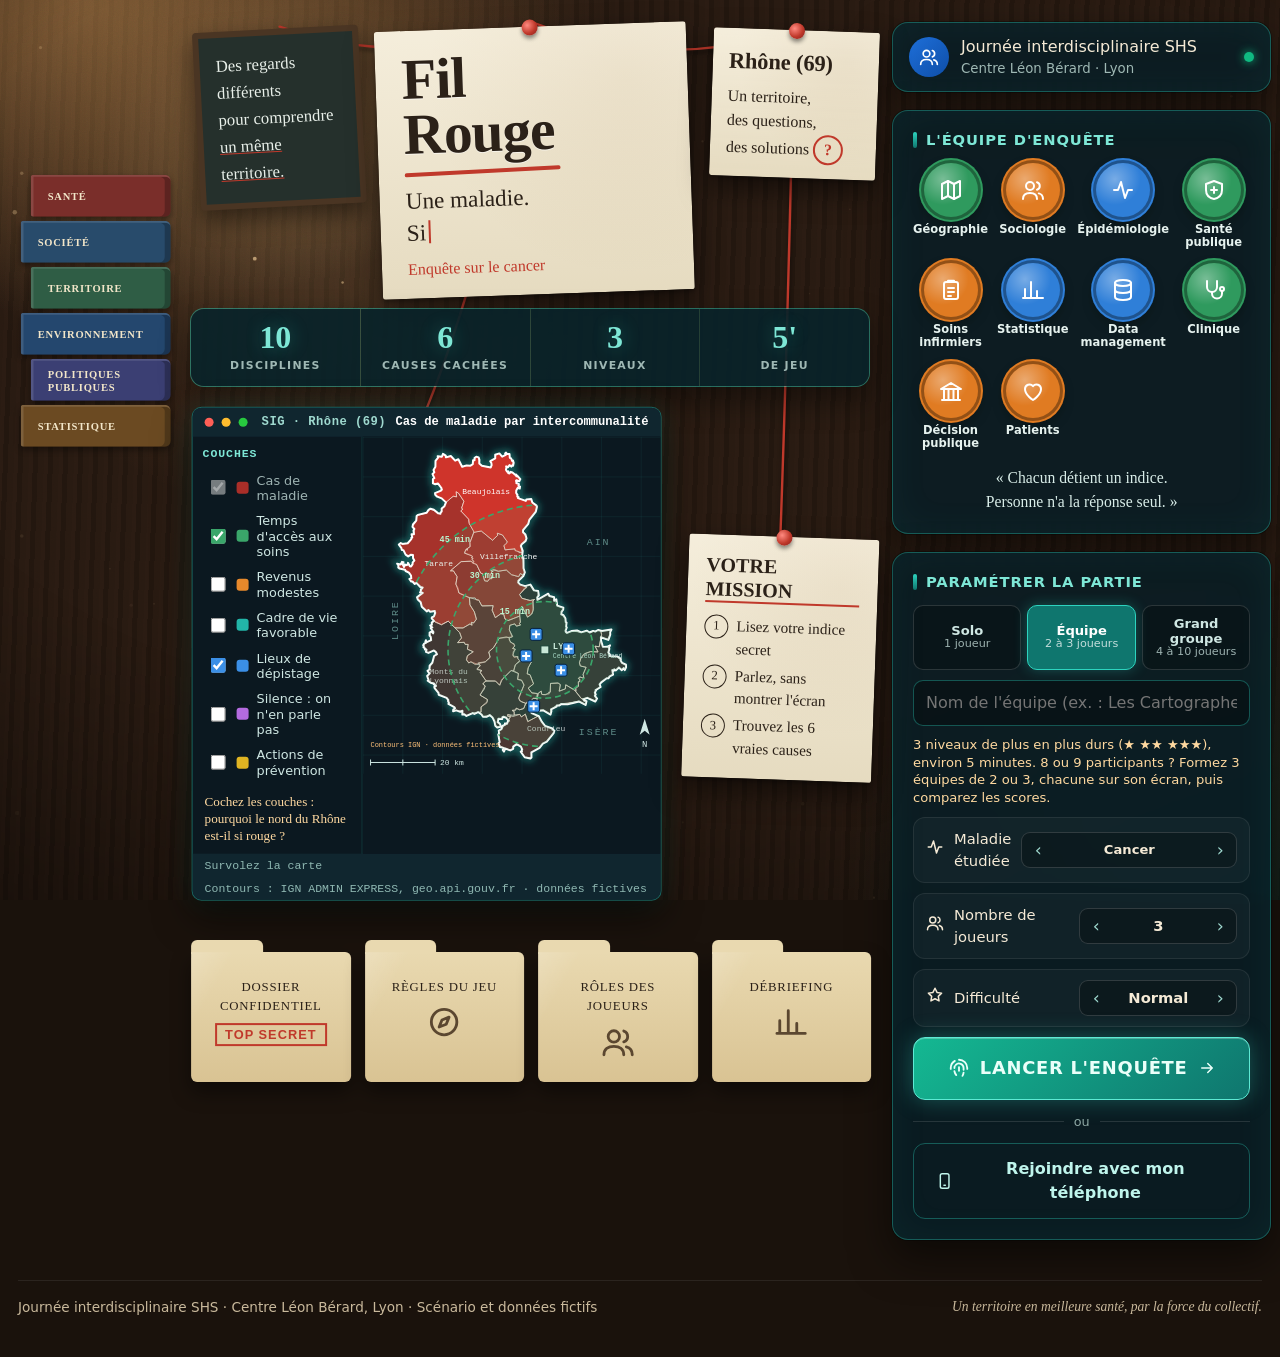
==== commit e7c164e2: "Recherche collaborative : tour de table, hypothèses, cahier de laboratoire, article co-signé Co-Auth" ====
--- a/index.html
+++ b/index.html
@@ -39,6 +39,7 @@
 <link rel="stylesheet" href="css/polish.css">
 <link rel="stylesheet" href="css/mobile.css">
 <link rel="stylesheet" href="css/enigma.css">
+<link rel="stylesheet" href="css/research.css">
 </head>
 <body>
 
@@ -190,6 +191,7 @@
 <script src="js/map.js"></script>
 <script src="js/app.js"></script>
 <script src="js/enigma.js"></script>
+<script src="js/research.js"></script>
 <script src="js/sfx.js"></script>
 <script src="js/home-fx.js"></script>
 </body>
--- a/css/style.css
+++ b/css/style.css
@@ -247,3 +247,16 @@
 
 .toast{position:fixed;bottom:22px;left:50%;transform:translateX(-50%);background:var(--paper);color:var(--ink);padding:12px 20px;border-radius:6px;
   z-index:60;box-shadow:0 10px 24px rgba(0,0,0,.5);font-weight:600;animation:fadein .25s}
+
+/* ================= GRANDS ÉCRANS (1500 px et plus) =================
+   La page occupe davantage la largeur au lieu de laisser deux grandes bandes de bois vides. */
+@media (min-width:1500px){
+  main{max-width:min(1760px,96vw)}
+  .desk{grid-template-columns:170px minmax(0,1fr) 400px;gap:30px}
+  .map-zone{grid-template-columns:minmax(0,1fr) 230px}
+  .mission{font-size:1.05rem}
+}
+@media (min-width:1900px){
+  main{max-width:min(2000px,94vw)}
+  html{font-size:17px}
+}
--- a/css/game.css
+++ b/css/game.css
@@ -55,7 +55,7 @@
 /* Fausse piste */
 .tile.ko{background:#5b5148;color:#d9cdb8;animation:shake .45s}
 .tile.ko .tx{text-decoration:line-through;opacity:.75}
-.tile.ko::after{content:"FAUSSE PISTE";position:absolute;top:8px;right:6px;border:2px solid #ff6b5e;color:#ff6b5e;font-size:.62rem;font-weight:800;
+.tile.ko::after{content:"RÉFUTÉE";position:absolute;top:8px;right:6px;border:2px solid #ff6b5e;color:#ff6b5e;font-size:.62rem;font-weight:800;
   padding:1px 5px;transform:rotate(9deg);letter-spacing:.06em}
 @keyframes shake{20%{transform:translateX(-9px)}40%{transform:translateX(9px)}60%{transform:translateX(-6px)}80%{transform:translateX(6px)}}
 /* Fin de partie */
--- a/css/enigma.css
+++ b/css/enigma.css
@@ -86,3 +86,38 @@
   .ec{font-size:.66rem;padding:2px 6px}
   .en-foot .btn{width:100%}
 }
+
+/* ---------- Requête SIG (filtrage progressif) ---------- */
+.en-right{display:flex;flex-direction:column;gap:12px;min-width:0}
+.en-query{background:#0b1820;border:1px solid var(--glass-line);border-radius:12px;padding:12px 14px;font-family:Consolas,monospace}
+.q-title{display:flex;align-items:center;gap:6px;color:#2dd4bf;font-weight:700;letter-spacing:.04em;margin-bottom:8px}
+.q-title small{color:#7fa8a2;font-weight:400;margin-left:6px}
+.q-row{display:flex;flex-wrap:wrap;gap:6px;align-items:center}
+.q-kw{color:#ffb02e;font-weight:700;font-size:.85rem}
+.q-row select{font:inherit;font-size:.9rem;background:#13262d;color:#e6f2ef;border:1px solid var(--glass-line);border-radius:8px;padding:7px 8px}
+.q-row select:disabled{opacity:.6}
+.q-add.btn{width:auto;font-size:.85rem;padding:8px 14px;letter-spacing:.03em}
+.q-hist{list-style:none;margin:10px 0 0;padding:0;display:flex;flex-direction:column;gap:5px}
+.q-hist li{display:flex;align-items:center;gap:8px;background:rgba(45,212,191,.08);border-left:3px solid #2dd4bf;border-radius:6px;padding:5px 8px;font-size:.85rem;animation:qIn .35s ease}
+@keyframes qIn{from{opacity:0;transform:translateX(-8px)}}
+.q-hist li.q-empty{border-left-color:#5f8c88;color:#7fa8a2;background:none;animation:none}
+.q-step{display:grid;place-items:center;width:20px;height:20px;border-radius:50%;background:#2dd4bf;color:#0b1820;font-weight:700;font-size:.75rem;flex:none}
+.q-hist code{color:#e6f2ef;flex:1}
+.q-n{color:#9fc5bf}
+.q-n b{color:#ffb02e}
+.q-hist button{border:none;background:none;color:#ff8a7a;font-weight:700;padding:2px 6px}
+.q-count{margin-top:10px;font-size:.88rem;color:#cfe7e3}
+.q-count b{color:#ffb02e;font-size:1.05rem}
+.q-count i{display:block;height:6px;margin-top:5px;background:rgba(255,255,255,.1);border-radius:3px;overflow:hidden}
+.q-count i b{display:block;height:100%;width:0;background:linear-gradient(90deg,#2dd4bf,#ffb02e);transition:width .5s ease}
+/* Fiche écartée par une requête */
+.efiche.filt{opacity:.32;filter:grayscale(1)}
+.ef-why{font-family:Consolas,monospace;font-size:.68rem;font-weight:700;color:#7a2318;background:#f3d9d3;border-radius:6px;padding:2px 6px;align-self:flex-start}
+.efiche.win .ef-why{display:none}
+.efiche.win{opacity:1!important;filter:none!important}
+/* Carte : les territoires encore sélectionnés clignotent quand il en reste 3 ou moins */
+.en-map .terr.sel{stroke:#2dd4bf;stroke-width:2.6;animation:qSel 1.2s ease-in-out infinite}
+.en-map .enum.sel circle{fill:#2dd4bf}
+@keyframes qSel{50%{stroke-opacity:.35}}
+@media (prefers-reduced-motion:reduce){.en-map .terr.sel,.q-hist li{animation:none}}
+@media (max-width:480px){.q-row select{flex:1;min-width:0}.q-add.btn{width:100%}}
--- a/css/research.css
+++ b/css/research.css
@@ -0,0 +1,37 @@
+/* ================= RECHERCHE COLLABORATIVE (js/research.js) ================= */
+/* Réunion d'équipe (tour de table) */
+.meet{position:fixed;inset:0;z-index:60;display:grid;place-items:center;padding:16px;
+  background:radial-gradient(ellipse at center,rgba(10,40,45,.94),rgba(5,10,12,.97));animation:fadein .3s ease}
+.meet-box{width:min(760px,100%);text-align:center;color:#e6f2ef}
+.meet-kick{display:inline-flex;align-items:center;gap:8px;color:#2dd4bf;font-weight:800;letter-spacing:.1em;text-transform:uppercase;font-size:.85rem}
+.meet-kick span{background:rgba(45,212,191,.15);border-radius:999px;padding:2px 10px;color:#fff}
+.meet-who{font-family:var(--serif);font-size:clamp(2.4rem,7vw,4.2rem);font-weight:700;margin:10px 0 6px}
+.meet-roles{display:flex;flex-wrap:wrap;justify-content:center;gap:12px;margin:8px 0 16px}
+.meet-role{display:flex;flex-direction:column;align-items:center;gap:4px;min-width:200px;max-width:280px;padding:14px 16px;border-radius:14px;
+  background:rgba(255,255,255,.05);border:1px solid rgba(255,255,255,.12);border-top:4px solid var(--c)}
+.meet-role i{display:grid;place-items:center;width:52px;height:52px;border-radius:50%;background:var(--c);color:#fff}
+.meet-role b{font-size:1.15rem}
+.meet-role small{color:#9fc5bf;font-size:.85rem;line-height:1.3}
+.meet-p{font-size:clamp(1rem,2.4vw,1.2rem);color:#cfe7e3;line-height:1.55}
+.meet-bar{height:8px;background:rgba(255,255,255,.1);border-radius:4px;overflow:hidden;margin:16px auto;max-width:520px}
+.meet-bar b{display:block;height:100%;width:100%;background:linear-gradient(90deg,#ffb02e,#2dd4bf);transition:width 1s linear}
+.meet-act{display:flex;justify-content:center;gap:12px;flex-wrap:wrap;margin-top:10px}
+.meet-act .btn-go{width:auto;padding:16px 30px}
+.meet-q-lbl{margin-top:18px;color:#9fc5bf;text-transform:uppercase;letter-spacing:.08em;font-size:.85rem}
+.meet-q{font-family:var(--hand);font-size:clamp(1.5rem,4.5vw,2.4rem);color:#ffd9a0;margin:10px 0 16px;line-height:1.35}
+
+/* Article de recherche (bilan) */
+.article{max-width:820px;margin:18px auto;text-align:left;background:#fffdf7;color:#222;border-radius:4px;padding:22px 28px 16px;
+  box-shadow:0 12px 30px rgba(0,0,0,.35);font-family:Georgia,"Times New Roman",serif;border-top:6px solid var(--red)}
+.ar-head{display:flex;justify-content:space-between;gap:10px;flex-wrap:wrap;font-family:"Segoe UI",sans-serif;font-size:.72rem;
+  text-transform:uppercase;letter-spacing:.08em;color:#8a7a66;border-bottom:1px solid #e3d9c6;padding-bottom:8px;margin-bottom:12px}
+.ar-title{font-size:clamp(1.15rem,2.6vw,1.5rem);line-height:1.3;margin:0 0 10px;color:#1a1a1a}
+.ar-auth{font-size:.95rem;color:#333}
+.ar-auth sup,.ar-affil sup{color:var(--red);font-size:.65rem;margin-right:1px}
+.ar-affil{font-family:"Segoe UI",sans-serif;font-size:.74rem;color:#7a6a58;margin:6px 0 14px;line-height:1.6}
+.ar-abs{background:#f6f1e6;border-left:3px solid #c9b89a;padding:12px 16px;font-size:.93rem;line-height:1.55}
+.ar-abs p{margin:0 0 7px}
+.ar-abs p:last-child{margin:0}
+.ar-kw{font-size:.85rem;margin:12px 0 6px;color:#444}
+.ar-foot{font-family:"Segoe UI",sans-serif;font-size:.72rem;color:#9a8a76;border-top:1px solid #e3d9c6;padding-top:8px;margin-top:8px}
+@media (max-width:480px){.article{padding:16px 14px 12px}.meet-role{min-width:0;width:100%}}
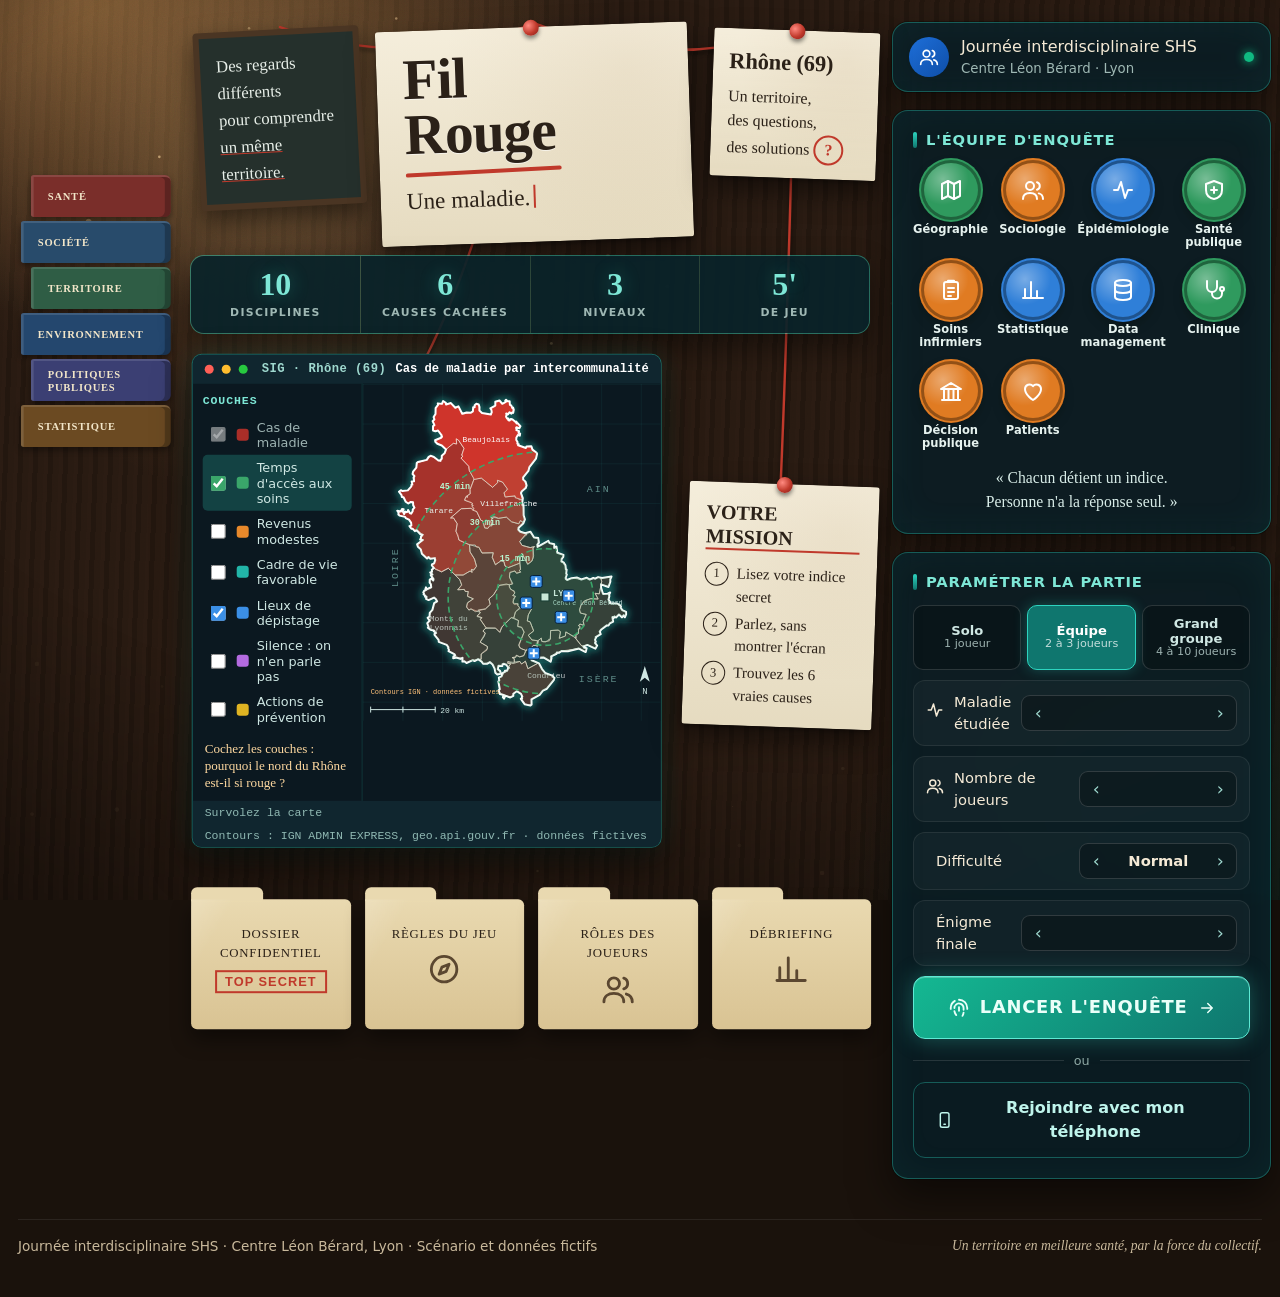
==== commit 768b9a71: "Énigme Photo mystère avec les vraies casernes du SDMIS (data.grandlyon.com) Co-Authored-By: Claude O" ====
--- a/index.html
+++ b/index.html
@@ -159,6 +159,10 @@
           <span class="lbl"><span id="icDiff"></span>Difficulté</span>
           <div class="stepper"><button id="fMinus" aria-label="Plus facile">‹</button><span id="fVal"></span><button id="fPlus" aria-label="Plus difficile">›</button></div>
         </div>
+        <div class="setting" id="enigRow">
+          <span class="lbl"><span id="icEnig"></span>Énigme finale</span>
+          <div class="stepper"><button id="eMinus" aria-label="Énigme précédente">‹</button><span id="eVal" style="min-width:150px;font-size:.82rem"></span><button id="ePlus" aria-label="Énigme suivante">›</button></div>
+        </div>
         <button class="btn btn-go" id="startBtn"></button>
         <div class="or">ou</div>
         <button class="btn btn-line" id="joinBtn" style="width:100%"></button>
@@ -191,6 +195,8 @@
 <script src="js/map.js"></script>
 <script src="js/app.js"></script>
 <script src="js/enigma.js"></script>
+<script src="js/casernes-data.js"></script>
+<script src="js/photo-enigma.js"></script>
 <script src="js/research.js"></script>
 <script src="js/sfx.js"></script>
 <script src="js/home-fx.js"></script>
--- a/css/enigma.css
+++ b/css/enigma.css
@@ -121,3 +121,27 @@
 @keyframes qSel{50%{stroke-opacity:.35}}
 @media (prefers-reduced-motion:reduce){.en-map .terr.sel,.q-hist li{animation:none}}
 @media (max-width:480px){.q-row select{flex:1;min-width:0}.q-add.btn{width:100%}}
+
+/* ---------- Énigme « Photo mystère » ---------- */
+.ph-body{display:grid;grid-template-columns:minmax(0,1.25fr) minmax(220px,.8fr) minmax(220px,.75fr);gap:14px;align-items:start}
+.ph-photo{margin:0;background:#f5ead6;padding:10px 10px 8px;border-radius:4px;box-shadow:0 14px 30px rgba(0,0,0,.5);transform:rotate(-1.2deg);position:relative}
+.ph-photo img{display:block;width:100%;aspect-ratio:4/3;object-fit:cover;border-radius:2px;background:#2a2a2a}
+.ph-photo figcaption{font-family:var(--hand);color:#3a2c1e;text-align:center;margin-top:6px;font-size:.95rem}
+.ph-photo::before{content:"";position:absolute;top:-10px;left:50%;width:90px;height:22px;margin-left:-45px;background:rgba(255,240,200,.55);transform:rotate(3deg)}
+.ph-noimg{display:none;padding:30px 14px;text-align:center;color:#3a2c1e;font-weight:600}
+.ph-photo.noimg img{display:none}
+.ph-photo.noimg .ph-noimg{display:block}
+.ph-list{list-style:none;margin:0;padding:0;display:flex;flex-direction:column;gap:6px;max-height:520px;overflow:auto}
+.ph-item{width:100%;display:flex;align-items:center;gap:9px;text-align:left;background:var(--paper);color:var(--ink);border:none;border-radius:9px;
+  padding:7px 10px;box-shadow:0 4px 10px rgba(0,0,0,.3);transition:opacity .2s,filter .2s,transform .15s;position:relative}
+.ph-item:hover{transform:translateX(3px)}
+.ph-item span{display:flex;flex-direction:column;line-height:1.2}
+.ph-item small{color:var(--ink-soft);font-size:.72rem}
+.ph-item.out{opacity:.35;filter:grayscale(1)}
+.ph-item.out::after{content:"";position:absolute;left:44px;right:12px;top:50%;height:2px;background:#c0392b}
+.ph-item.wrong::before{content:"✕";position:absolute;right:10px;color:#c0392b;font-weight:800}
+.ph-item.win{opacity:1;filter:none;outline:3px solid #ffb02e}
+.ph-item.win::after{display:none}
+.photo-en .en-map{position:static}
+@media (max-width:1100px){.ph-body{grid-template-columns:1fr 1fr}.ph-photo{grid-column:1/-1;max-width:560px;margin:0 auto}}
+@media (max-width:640px){.ph-body{grid-template-columns:1fr}.ph-list{max-height:none}}
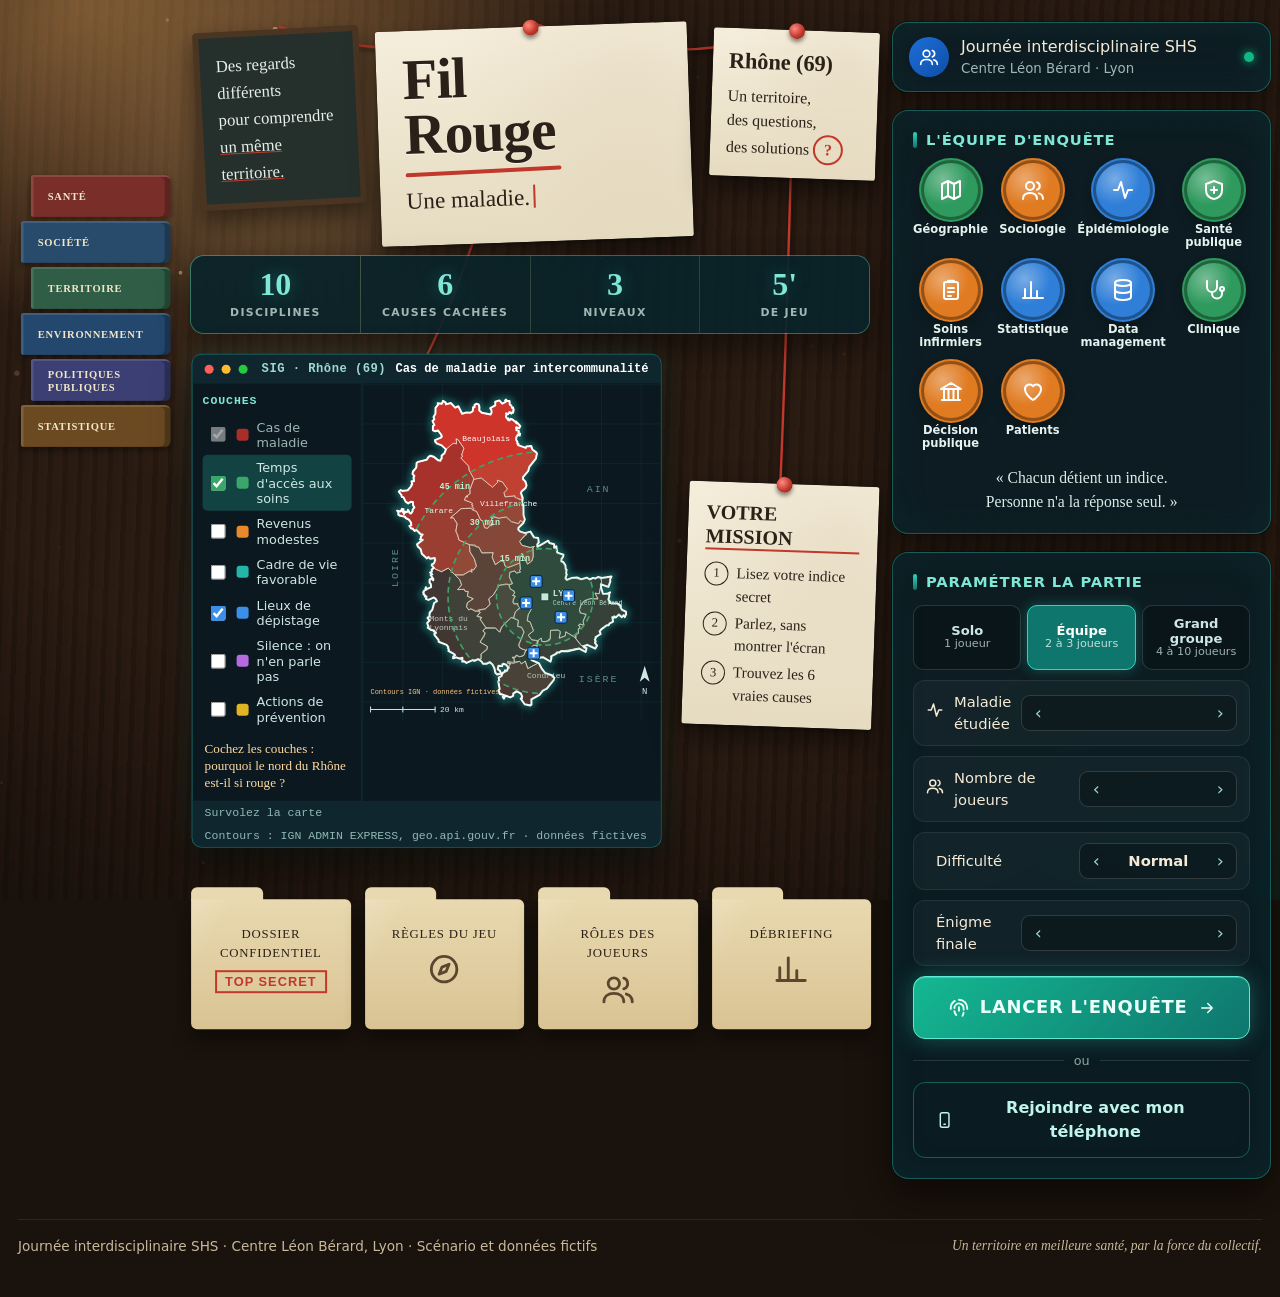
==== commit af4ae639: "Énigme Hôpital mystère : vrais contours des hôpitaux et des arrondissements de Lyon Co-Authored-By: " ====
--- a/index.html
+++ b/index.html
@@ -197,6 +197,8 @@
 <script src="js/enigma.js"></script>
 <script src="js/casernes-data.js"></script>
 <script src="js/photo-enigma.js"></script>
+<script src="js/hopitaux-data.js"></script>
+<script src="js/hosp-enigma.js"></script>
 <script src="js/research.js"></script>
 <script src="js/sfx.js"></script>
 <script src="js/home-fx.js"></script>
--- a/css/enigma.css
+++ b/css/enigma.css
@@ -145,3 +145,12 @@
 .photo-en .en-map{position:static}
 @media (max-width:1100px){.ph-body{grid-template-columns:1fr 1fr}.ph-photo{grid-column:1/-1;max-width:560px;margin:0 auto}}
 @media (max-width:640px){.ph-body{grid-template-columns:1fr}.ph-list{max-height:none}}
+
+/* ---------- Énigme « Hôpital mystère » : silhouette de l'emprise (plan cadastral) ---------- */
+.ho-fig{background:#e9f1f4}
+.ho-fp{display:block;width:100%;aspect-ratio:1/1;border-radius:2px;background-color:#123247;
+  background-image:linear-gradient(rgba(255,255,255,.07) 1px,transparent 1px),linear-gradient(90deg,rgba(255,255,255,.07) 1px,transparent 1px);background-size:14px 14px}
+.ho-fp path{fill:#ffb02e;fill-opacity:.85;stroke:#fff;stroke-width:.8;vector-effect:non-scaling-stroke}
+.ho-fig figcaption{color:#123247}
+@media (min-width:1101px){.ph-body:has(.ho-fig){grid-template-columns:minmax(0,.7fr) minmax(0,1.4fr) minmax(220px,.8fr)}}
+.ho-fig{transform:rotate(-.8deg)}
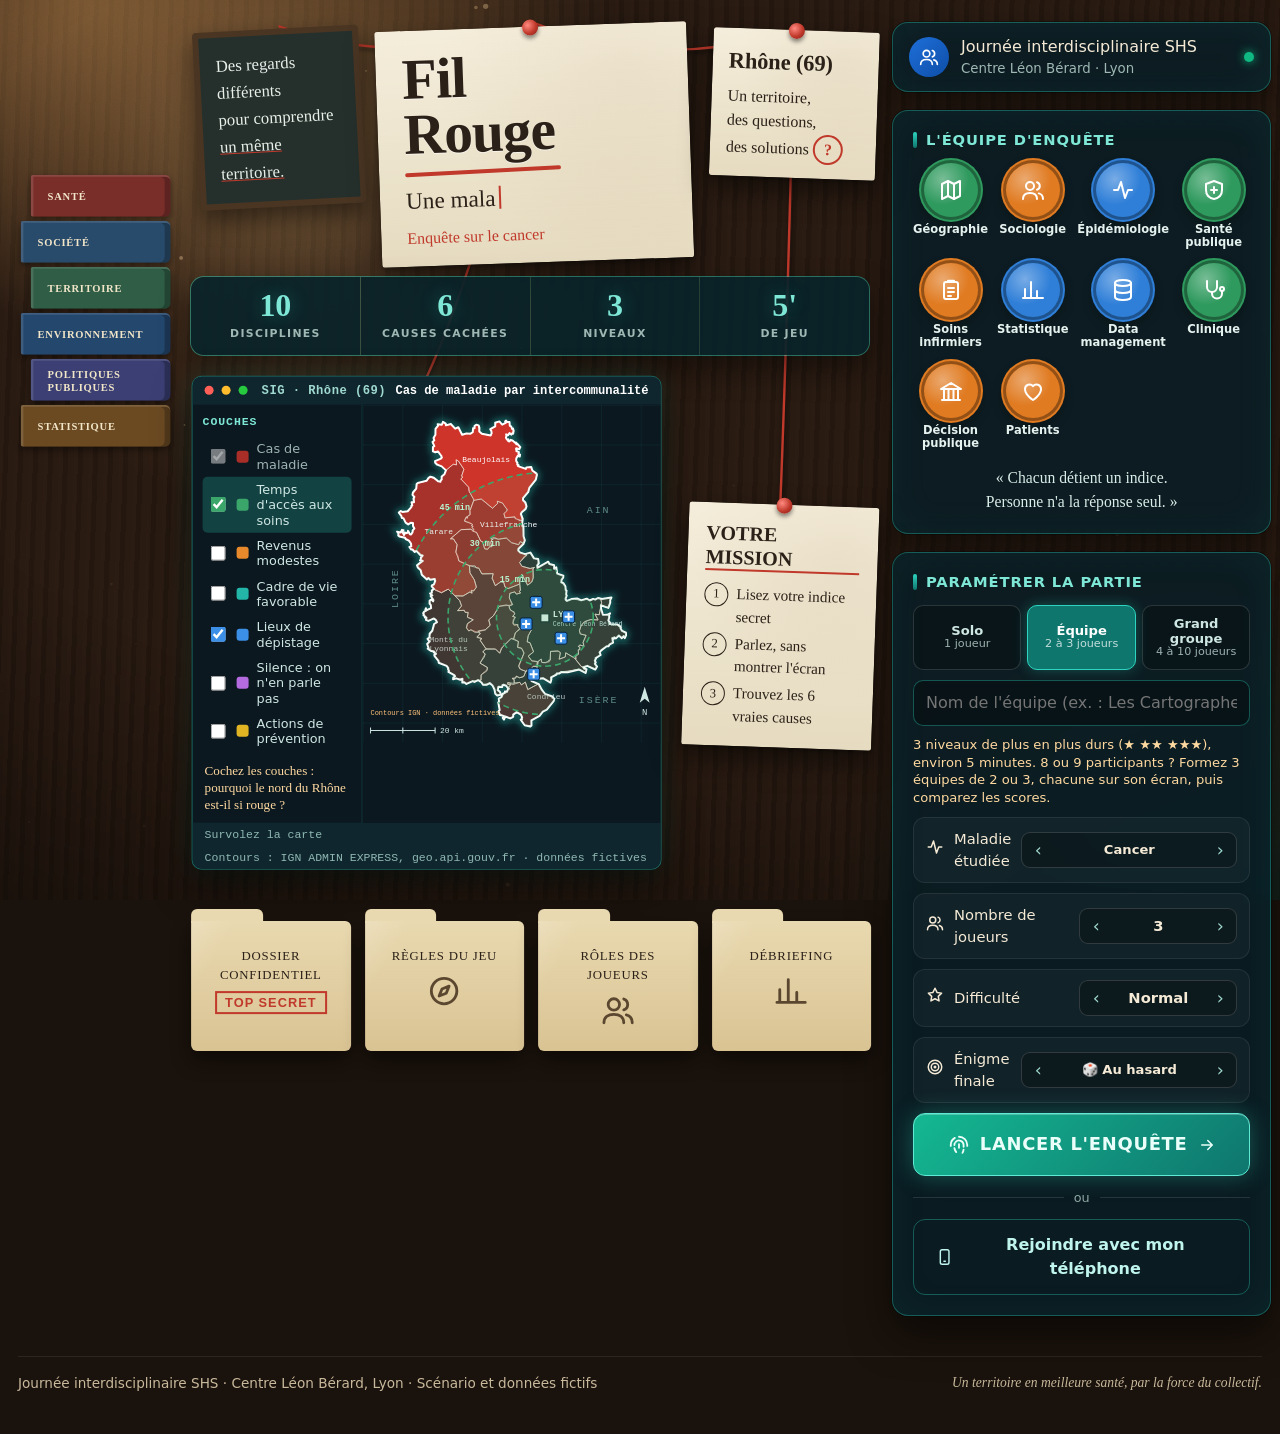
==== commit 5065d194: "Correctif : le jeu ne démarrait plus (app.js chargé avant les énigmes) Co-Authored-By: Claude Opus 5" ====
--- a/index.html
+++ b/index.html
@@ -193,13 +193,13 @@
 <script src="js/data.js"></script>
 <script src="js/rhone-data.js"></script>
 <script src="js/map.js"></script>
-<script src="js/app.js"></script>
 <script src="js/enigma.js"></script>
 <script src="js/casernes-data.js"></script>
 <script src="js/photo-enigma.js"></script>
 <script src="js/hopitaux-data.js"></script>
 <script src="js/hosp-enigma.js"></script>
 <script src="js/research.js"></script>
+<script src="js/app.js"></script>  <!-- en dernier : init() a besoin des énigmes ci-dessus -->
 <script src="js/sfx.js"></script>
 <script src="js/home-fx.js"></script>
 </body>
